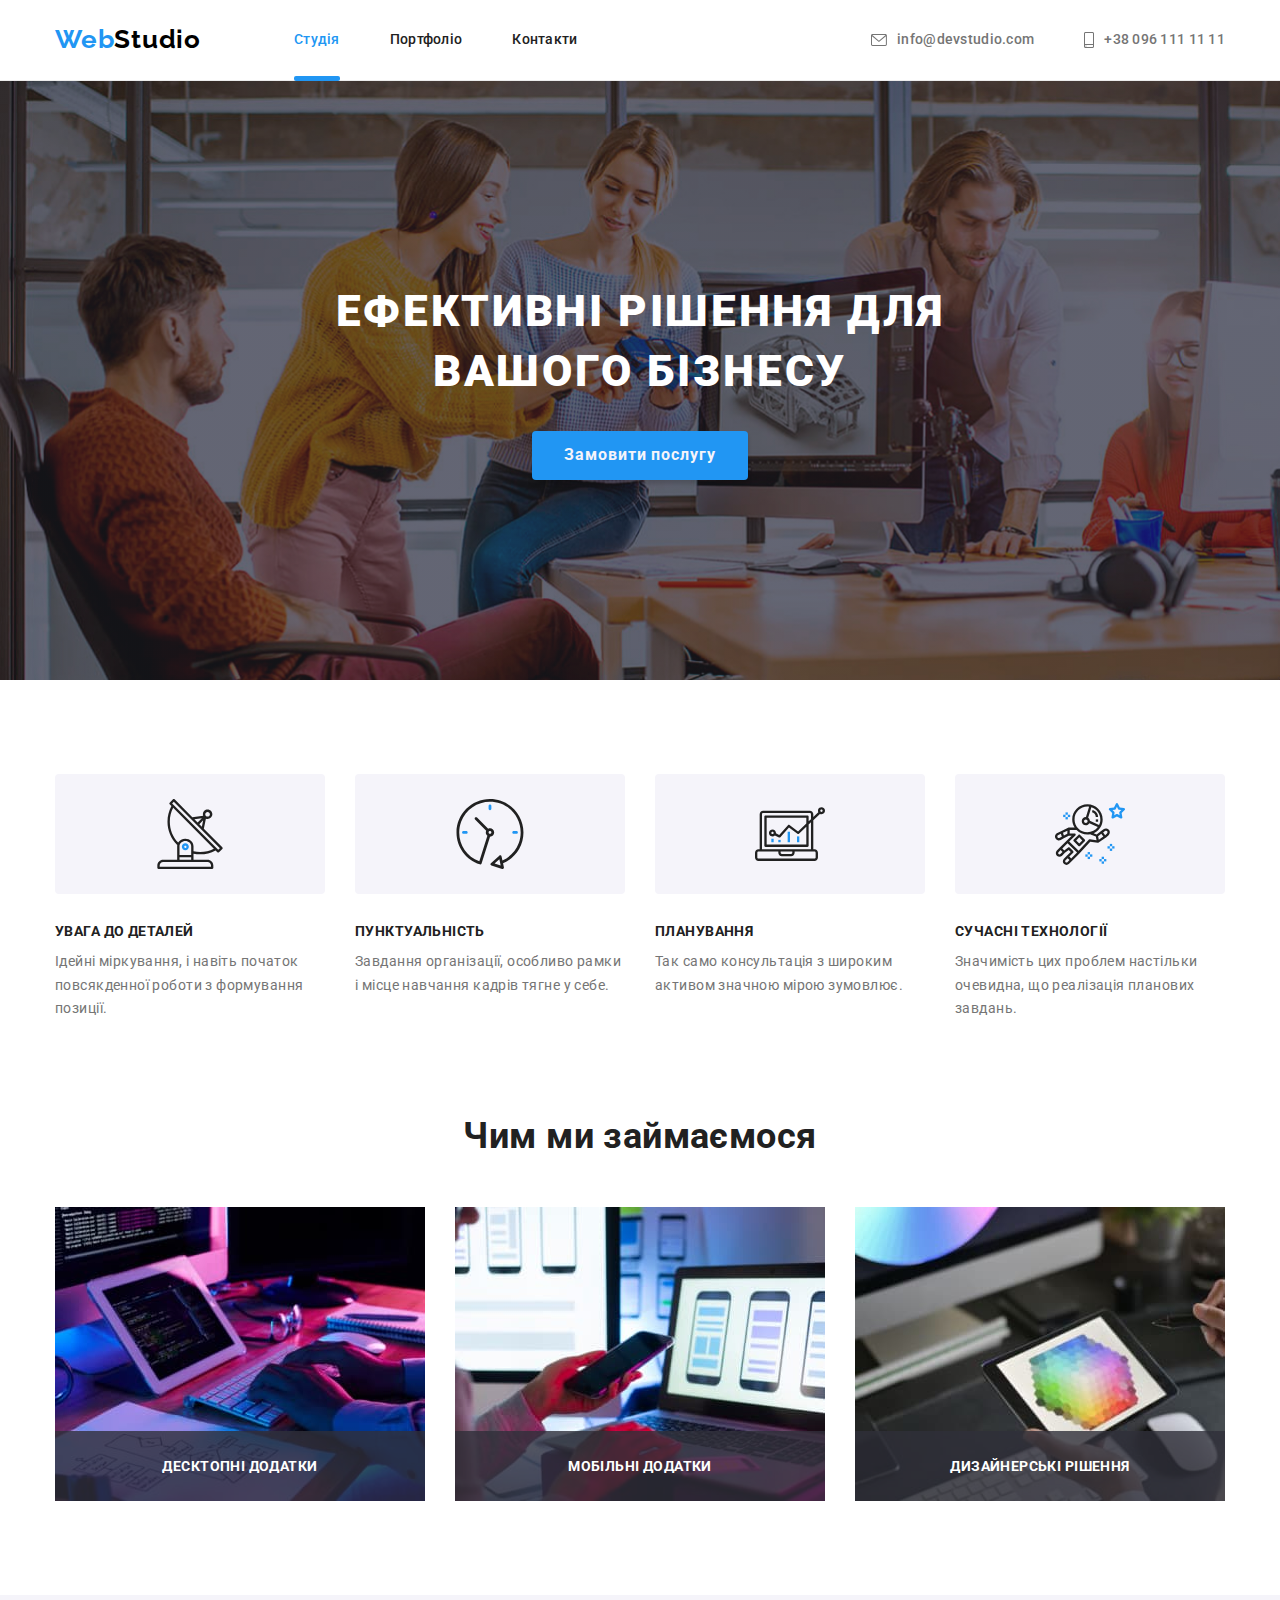
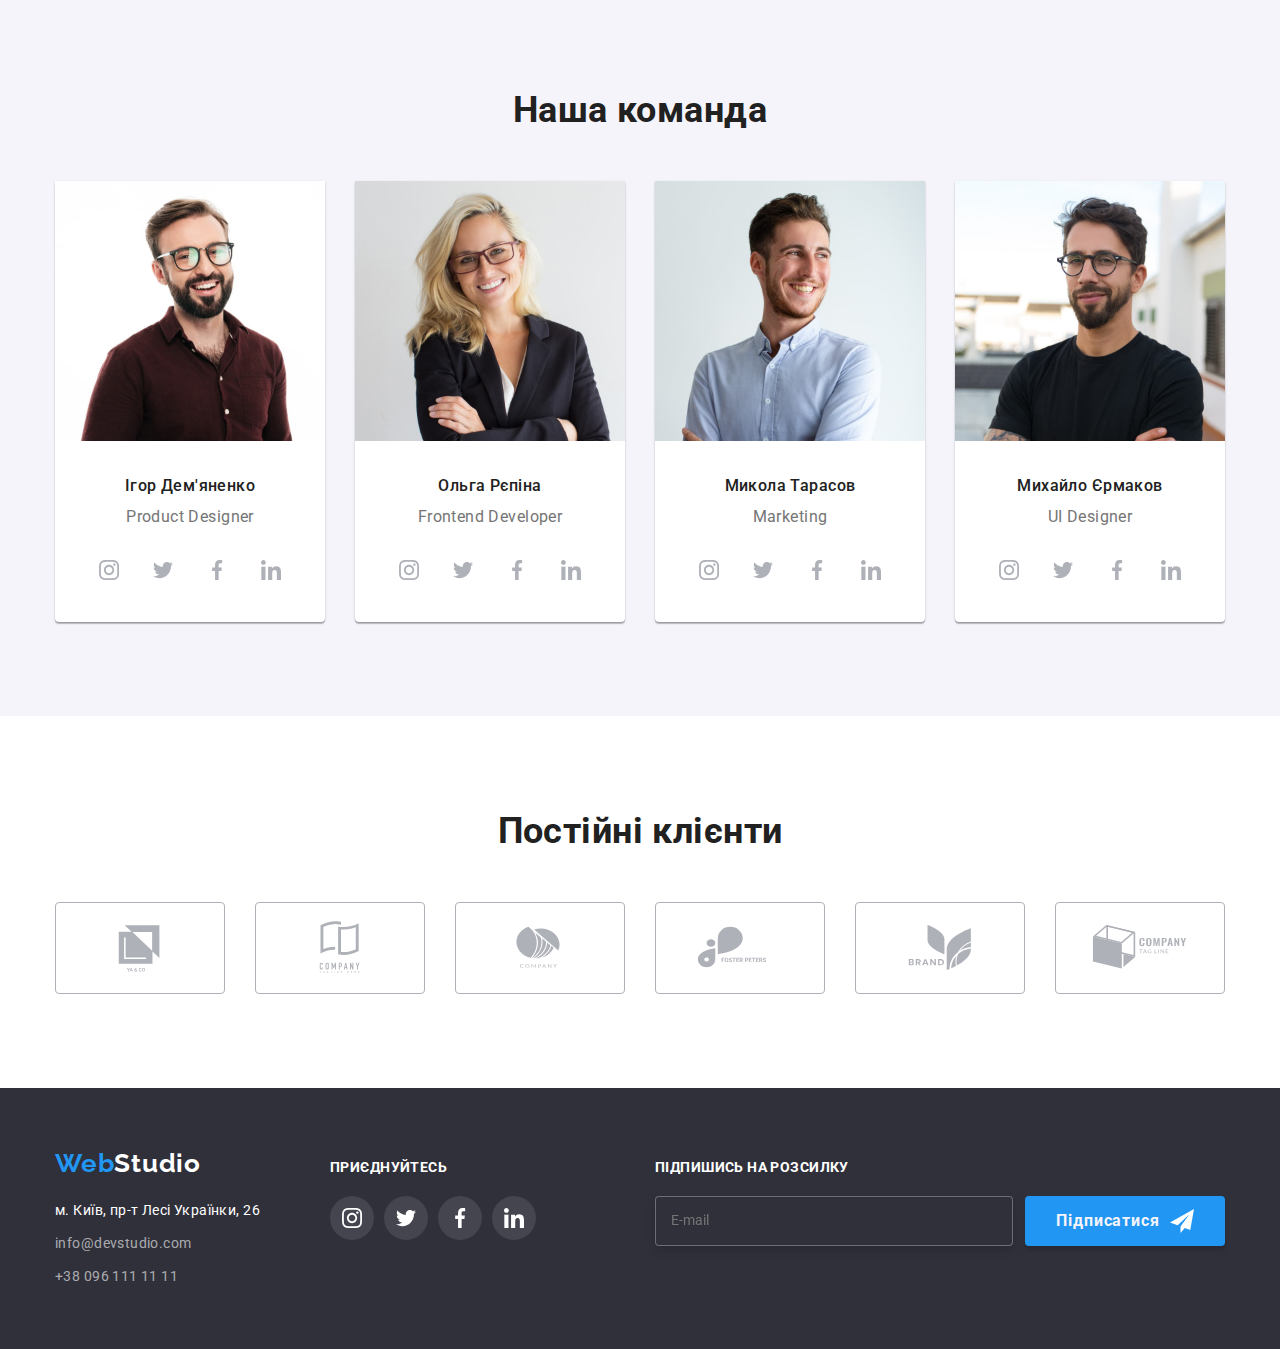
==== index.html @ e3ce152b "up" ====
<!DOCTYPE html>
<html lang="uk">
  <head>
    <meta charset="UTF-8" />
    <meta http-equiv="X-UA-Compatible" content="IE=edge" />
    <meta name="viewport" content="width=device-width, initial-scale=1.0" />
    <title>WebStudio</title>
    <link rel="preconnect" href="https://fonts.googleapis.com" />
    <link rel="preconnect" href="https://fonts.gstatic.com" crossorigin />
    <link
      href="https://fonts.googleapis.com/css2?family=Raleway:wght@700&family=Roboto:wght@400;500;700;900&display=swap"
      rel="stylesheet"
    />
    <link
      rel="stylesheet"
      href="https://cdnjs.cloudflare.com/ajax/libs/modern-normalize/1.1.0/modern-normalize.min.css"
    />
    <link rel="stylesheet" href="./css/styles.css" />
  </head>
  <body>
    <header class="main-header">
      <div class="conteiner page-header-container">
        <nav class="site-nav">
          <a href="./index.html" class="logo head"
            ><span class="logo blu">Web</span
            ><span class="logo black">Studio</span></a
          >
          <ul class="site-nav list">
            <li class="list">
              <a href="./index.html" class="menu-link link current">Студія</a>
            </li>
            <li class="list">
              <a href="./portfolio.html" class="menu-link link">Портфоліо</a>
            </li>
            <li class="list"><a href="" class="menu-link link">Контакти</a></li>
          </ul>
        </nav>
        <ul class="contacts-nav list">
          <li class="mail list">
            <a class="link" href="mailto:info@devstudio.com">
              <svg class="contact-icon-item" width="16" height="12">
              <use href="./images/icons.svg#icon-envelope"></use></svg>info@devstudio.com</a>
          </li>
          <li class="tel list">
            <a class="link" href="tel:+380961111111">
              <svg class="contact-icon-item" width="10" height="16">
                <use href="./images/icons.svg#icon-smartphone"></use></svg>+38 096 111 11 11</a>
          </li>
        </ul>
      </div>
    </header>
    <main>
      <section class="hero">
        <h1 class="text">Ефективні рішення для вашого бізнесу</h1>
        <button class="model-open-but" type="button" data-modal-open>
          Замовити послугу
        </button>
      </section>
      <section class="section" id="stud">
        <div class="conteiner">
          <ul class="list employees">
            <li class="employees-card">
              <div class="antena-icon">
                <svg width="70" height="70">
                  <use
                    aria-label="антена"
                    href="./images/icons.svg#icon-antenna-1"
                  ></use>
                </svg>
              </div>
              <h3 class="work-list">УВАГА ДО ДЕТАЛЕЙ</h3>
              <p class="paragraf">
                Ідейні міркування, і навіть початок повсякденної роботи з
                формування позиції.
              </p>
            </li>
            <li class="employees-card">
              <div class="antena-icon">
                <svg width="70" height="70">
                  <use
                    aria-label="годинник"
                    href="./images/icons.svg#icon-clock"
                  ></use>
                </svg>
              </div>
              <h3 class="work-list">ПУНКТУАЛЬНІСТЬ</h3>
              <p class="paragraf">
                Завдання організації, особливо рамки і місце навчання кадрів
                тягне у себе.
              </p>
            </li>
            <li class="employees-card">
              <div class="antena-icon">
                <svg width="70" height="70">
                  <use
                    aria-label="діаграмма"
                    href="./images/icons.svg#icon-diagram"
                  ></use>
                </svg>
              </div>
              <h3 class="work-list">ПЛАНУВАННЯ</h3>
              <p class="paragraf">
                Так само консультація з широким активом значною мірою зумовлює.
              </p>
            </li>
            <li class="employees-card">
              <div class="antena-icon">
                <svg width="70" height="70">
                  <use
                    aria-label="астронафт"
                    href="./images/icons.svg#icon-astronaut"
                  ></use>
                </svg>
              </div>
              <h3 class="work-list">СУЧАСНІ ТЕХНОЛОГІЇ</h3>
              <p class="paragraf">
                Значимість цих проблем настільки очевидна, що реалізація
                планових завдань.
              </p>
            </li>
          </ul>
        </div>
      </section>
      <section class="work-conteiner section">
        <div class="conteiner">
          <h2 class="work">Чим ми займаємося</h2>
          <ul class="list work-box">
            <li class="work-img">
              <img
                src="images/box1.jpg"
                alt="photo1"
                width="370"
                height="294"
              />
              <p class="thumb">Десктопні додатки</p>
            </li>
            <li class="work-img">
              <img
                src="images/box2.jpg"
                alt="photo2"
                width="370"
                height="294"
              />
              <p class="thumb">мобільні додатки</p>
            </li>
            <li class="work-img">
              <img
                src="images/box3.jpg"
                alt="photo3"
                width="370"
                height="294"
              />
              <p class="thumb">Дизайнерські рішення</p>
            </li>
          </ul>
        </div>
      </section>
      <section class="team-section section">
        <h2 class="work">Наша команда</h2>
        <div class="conteiner">
          <ul class="list work-team">
            <li class="people-box">
              <div>
                <img
                  src="images/img1.jpg"
                  alt="Ігор Дем'яненко"
                  width="270"
                  height="260"
                />
                <h3 class="people">Ігор Дем'яненко</h3>
                <p class="profession">Product Designer</p>
                <ul class="social-list list">
                  <li>
                    <a href="" class="social-list-link">
                      <svg class="social-list-icon">
                        <use
                          aria-label="інстаграм"
                          href="./images/icons.svg#icon-instagram"
                        ></use>
                      </svg>
                    </a>
                  </li>
                  <li>
                    <a href="" class="social-list-link">
                      <svg aria-label="твітер" class="social-list-icon">
                        <use href="./images/icons.svg#icon-twitter"></use>
                      </svg>
                    </a>
                  </li>
                  <li>
                    <a href="" class="social-list-link">
                      <svg aria-label="фейсбук" class="social-list-icon">
                        <use href="./images/icons.svg#icon-facebook"></use>
                      </svg>
                    </a>
                  </li>
                  <li>
                    <a href="" class="social-list-link">
                      <svg aria-label="лінклід" class="social-list-icon">
                        <use href="./images/icons.svg#icon-linkedin"></use>
                      </svg>
                    </a>
                  </li>
                </ul>
              </div>
            </li>
            <li class="people-box">
              <img
                src="images/img2.jpg"
                alt="Ольга Рєпіна"
                width="270"
                height="260"
              />
              <div>
                <h3 class="people">Ольга Рєпіна</h3>
                <p class="profession">Frontend Developer</p>
                <ul class="social-list list">
                  <li>
                    <a href="" class="social-list-link">
                      <svg class="social-list-icon">
                        <use
                          aria-label="інстаграм"
                          href="./images/icons.svg#icon-instagram"
                        ></use>
                      </svg>
                    </a>
                  </li>
                  <li>
                    <a href="" class="social-list-link">
                      <svg aria-label="твітер" class="social-list-icon">
                        <use href="./images/icons.svg#icon-twitter"></use>
                      </svg>
                    </a>
                  </li>
                  <li>
                    <a href="" class="social-list-link">
                      <svg aria-label="фейсбук" class="social-list-icon">
                        <use href="./images/icons.svg#icon-facebook"></use>
                      </svg>
                    </a>
                  </li>
                  <li>
                    <a href="" class="social-list-link">
                      <svg aria-label="лінклід" class="social-list-icon">
                        <use href="./images/icons.svg#icon-linkedin"></use>
                      </svg>
                    </a>
                  </li>
                </ul>
              </div>
            </li>
            <li class="people-box">
              <img
                src="images/img3.jpg"
                alt="Микола Тарасов"
                width="270"
                height="260"
              />
              <div>
                <h3 class="people">Микола Тарасов</h3>
                <p class="profession">Marketing</p>
                <ul class="social-list list">
                  <li>
                    <a href="" class="social-list-link">
                      <svg class="social-list-icon">
                        <use
                          aria-label="інстаграм"
                          href="./images/icons.svg#icon-instagram"
                        ></use>
                      </svg>
                    </a>
                  </li>
                  <li>
                    <a href="" class="social-list-link">
                      <svg aria-label="твітер" class="social-list-icon">
                        <use href="./images/icons.svg#icon-twitter"></use>
                      </svg>
                    </a>
                  </li>
                  <li>
                    <a href="" class="social-list-link">
                      <svg aria-label="фейсбук" class="social-list-icon">
                        <use href="./images/icons.svg#icon-facebook"></use>
                      </svg>
                    </a>
                  </li>
                  <li>
                    <a href="" class="social-list-link">
                      <svg aria-label="лінклід" class="social-list-icon">
                        <use href="./images/icons.svg#icon-linkedin"></use>
                      </svg>
                    </a>
                  </li>
                </ul>
              </div>
            </li>
            <li class="people-box">
              <img
                src="images/img4.jpg"
                alt="Михайло Єрмаков"
                width="270"
                height="260"
              />
              <div>
                <h3 class="people">Михайло Єрмаков</h3>
                <p class="profession">UI Designer</p>
                <ul class="social-list list">
                  <li>
                    <a href="" class="social-list-link">
                      <svg class="social-list-icon">
                        <use
                          aria-label="інстаграм"
                          href="./images/icons.svg#icon-instagram"
                        ></use>
                      </svg>
                    </a>
                  </li>
                  <li>
                    <a href="" class="social-list-link">
                      <svg aria-label="твітер" class="social-list-icon">
                        <use href="./images/icons.svg#icon-twitter"></use>
                      </svg>
                    </a>
                  </li>
                  <li>
                    <a href="" class="social-list-link">
                      <svg aria-label="фейсбук" class="social-list-icon">
                        <use href="./images/icons.svg#icon-facebook"></use>
                      </svg>
                    </a>
                  </li>
                  <li>
                    <a href="" class="social-list-link">
                      <svg aria-label="лінклід" class="social-list-icon">
                        <use href="./images/icons.svg#icon-linkedin"></use>
                      </svg>
                    </a>
                  </li>
                </ul>
              </div>
            </li>
          </ul>
        </div>
      </section>
      <section class="section">
        <div class="conteiner">
          <h2 class="work">Постійні клієнти</h2>
          <ul class="company-item list">
            <li class="company-list">
              <a class="company-icon link" href="#">
                <svg width="106" height="60">
                  <use href="./images/icons.svg#icon-yako"></use>
                </svg>
              </a>
            </li>
            <li class="company-list">
              <a class="company-icon link" href="#">
                <svg width="106" height="60">
                  <use href="./images/icons.svg#company-here"></use>
                </svg>
              </a>
            </li>
            <li class="company-list">
              <a class="company-icon link" href="#">
                <svg width="106" height="60">
                  <use href="./images/icons.svg#company-object"></use>
                </svg>
              </a>
            </li>
            <li class="company-list">
              <a class="company-icon link" href="#">
                <svg width="106" height="60">
                  <use href="./images/icons.svg#company-foster"></use>
                </svg>
              </a>
            </li>
            <li class="company-list">
              <a class="company-icon link" href="#">
                <svg width="106" height="60">
                  <use href="./images/icons.svg#company-brand"></use>
                </svg>
              </a>
            </li>
            <li class="company-list">
              <a class="company-icon link" href="#">
                <svg width="106" height="60">
                  <use href="./images/icons.svg#company-tag"></use>
                </svg>
              </a>
            </li>
          </ul>
        </div>
      </section>
    </main>
    <footer class="footer" id="adres">
      <div class="conteiner box-web">
        <div class="footer-box">
          <a class="logo link" href="./index.html">
            <span class="blu">Web</span><span class="white">Studio</span></a
          >
          <address class="menu-adress">
            <ul class="list menu-adress">
              <li class="adres-li">
                <a
                  class="maps link cursor footer-text"
                  href="https://goo.gl/maps/XMLc6LqxGpTmerbL7"
                  >м. Київ, пр-т Лесі Українки, 26</a
                >
              </li>
              <li class="adres-li">
                <a class="address link cursor" href="mailto:info@devstudio.com"
                  >info@devstudio.com</a
                >
              </li>
              <li>
                <a class="address link cursor" href="tel:+380961111111"
                  >+38 096 111 11 11</a
                >
              </li>
            </ul>
          </address>
        </div>
        <div class="">
          <p class="text-adres">приєднуйтесь</p>
          <ul class="social-list-adres list">
            <li>
              <a href="" class="icon-adres-link">
                <svg aria-label="інстаграм" class="social-adres-icon">
                  <use
                    aria-label="інстаграм"
                    href="./images/icons.svg#icon-instagram"
                  ></use>
                </svg>
              </a>
            </li>
            <li>
              <a href="" class="icon-adres-link">
                <svg aria-label="твітер" class="social-adres-icon">
                  <use href="./images/icons.svg#icon-twitter"></use>
                </svg>
              </a>
            </li>
            <li>
              <a href="" class="icon-adres-link">
                <svg aria-label="фейсбук" class="social-adres-icon">
                  <use href="./images/icons.svg#icon-facebook"></use>
                </svg>
              </a>
            </li>
            <li>
              <a href="" class="icon-adres-link">
                <svg aria-label="лінклід" class="social-adres-icon">
                  <use href="./images/icons.svg#icon-linkedin"></use>
                </svg>
              </a>
            </li>
          </ul>
        </div>
        <div class="form-subscription">
          <p class="text-adres">підпишись на розсилку</p>
          <form class="form-subscription-item list">
            <input
              type="email"
              name="email"
              id="email"
              class="mail-list"
              placeholder="E-mail"
              required
            />
            <button class="flay" type="button">
              Підписатися<svg class="flay-svg" width="24" height="24">
                <use href="./images/icons.svg#icon-send"></use>
              </svg>
            </button>
          </form>
        </div>
      </div>
    </footer>
    <div class="backdrop is-hidden" data-modal>
      <div class="modal">
        <button type="button" class="modal-close-btn" data-modal-close>
          <svg class="modal-close-icon" width="18" height="18">
            <use href="./images/icons.svg#icon-close"></use>
          </svg>
        </button>
        <form class="form">
          <p class="zagolovor">Залиште свої дані, ми вам передзвонимо</p>
          <label class="modal-form-field">
            Ім'я
            <span class="modal-form-input-wrapper">
              <input
                type="text"
                class="input-date"
                name="name"
                pattern="[a-zA-Zа-яА-яІіЇї]+"
                minlength="3"
                required
              />
              <svg class="icon" width="18" height="18">
                <use href="./images/icons.svg#icon-person"></use>
              </svg>
            </span>
          </label>
          <label class="modal-form-field">
            Телефон
            <span class="modal-form-input-wrapper">
              <input class="input-date" type="tel" name="tel" />
              <svg class="icon" width="18" height="18">
                <use href="./images/icons.svg#icon-phone"></use>
              </svg>
            </span>
          </label>
          <label class="modal-form-field">
            Пошта
            <span class="modal-form-input-wrapper">
              <input class="input-date" type="email" name="email" />
              <svg class="icon" width="18" height="18">
                <use href="./images/icons.svg#icon-email-black"></use>
              </svg>
            </span>
          </label>
          <label class="modal-form-field">
            Коментар
            <textarea
              name="comment"
              class="date-com"
              placeholder="Введіть текст"
            ></textarea>
          </label>
          <label class="checkbox-label">
            <input class="checkbox" type="checkbox" name="procol" />
            <svg class="modal-form-own-checkbox">
              <use
                class="modal-form-own-checkbox-icon"
                href="./images/icons.svg#icon-check"
              ></use>
            </svg>
            Погоджуюся з розсилкою та приймаю
            <a href="#" class="dogovir">Умови договору</a>
          </label>

          <button type="submit" class="send">Відправити</button>
        </form>
      </div>
    </div>
    <script src="./js/modal.js"></script>
  </body>
</html>
---- css/styles.css ----
:root {
  --logo-font: "Raleway", sans-serif;
  --primary-text-color: #757575;
  --title-text-color: #212121;
  --secondaty-bg-color: #f5f4fa;
  --primery-accent-color: #2196f3;
  --primary-dark-color: #2f303a;
  --primary-bg-color: #ffffff;
  --primary-fon-color: #f5f5f5;
  --timing-function: cubic-bezier(0.4, 0, 0.2, 1);
}

body {
  color: var(--primary-text-color);
  font-size: 14px;
  font-family: "Roboto", sans-serif;
  letter-spacing: 0.03em;
  background-color: var(--primary-bg-color);
}
.section {
  padding-top: 94px;
  padding-bottom: 94px;
}
.conteiner {
  width: 1200px;
  padding-left: 15px;
  padding-right: 15px;
  margin: 0 auto;
}
img {
  display: block;
  max-width: 100%;
  height: auto;
}
button {
  border: none;
}
h1,
h2,
h3,
h4,
p {
  margin-top: 0;
  margin-bottom: 0;
}
ul,
ol {
  margin-top: 0;
  margin-bottom: 0;
  padding-left: 0;
}
.link {
  text-decoration: none;
}
.link {
  color: var(--primary-text-color);
  text-decoration: none;
  cursor: pointer;
}

.list {
  list-style: none;
}
/* ======== HEADER ============*/

.main-header {
  background-color: var(--primary-bg-color);
  border-bottom: 1px solid #ececec;
}
.page-header-container {
  display: flex;
  align-items: center;
  justify-content: space-between;
}

.site-nav {
  display: flex;
  align-items: center;
}

.site-nav.list {
  display: flex;
  column-gap: 50px;
  margin-right: auto;
}

.site-nav .link {
  display: block;
  padding-top: 32px;
  padding-bottom: 32px;
  font-family: var(--primary-font);
  font-weight: 500;
  font-size: 14px;
  line-height: 1.14;
  letter-spacing: 0.02em;
  color: var(--title-text-color);
  transition: color 250ms var(--timing-function);
}
.site-nav .link:focus,
.site-nav .link:hover,
.site-nav .link:active {
  color: var(--primery-accent-color);
}
.site-nav .link.current {
  color: var(--primery-accent-color);
}

.contacts-nav.list {
  display: flex;
  color: var(--primary-text-color);
  font-weight: 500;
  font-size: 14px;
  line-height: 1.14;
  letter-spacing: 0.02em;
}

.contacts-nav .link:focus,
.contacts-nav .link:hover {
  color: var(--primery-accent-color);
}
.contacts-nav .link {
  display: flex;
  align-items: center;
  justify-content: center;
  padding-top: 32px;
  padding-bottom: 32px;
  color: var(--primary-text-color);
  transition: color 250ms var(--timing-function);
}
.border {
  border-bottom: 1px solid #ececec;
}
.mail .list {
  margin-right: 50px;
}
.mail.list-footer {
  list-style: none;
  margin-bottom: 9px;
}
.mail.list {
  margin-right: 50px;
}

.menu-link {
  position: relative;
  display: block;
  color: currentColor;
}
.menu-link::after {
  content: "";
  position: absolute;
  left: 0;
  bottom: 0;
  border-radius: 2px;
  display: block;
  width: 100%;
  height: 5px;
  opacity: 0;
  background-color: var(--primery-accent-color);
}
.current:after {
  opacity: 1;
  bottom: -1px;
}
.logo {
  text-decoration: none;
  font-family: var(--logo-font);
  font-weight: 700;
  font-size: 26px;
  line-height: 1.19;
  letter-spacing: 0.03em;
}
.logo.head {
  margin-right: 93px;
  padding-top: 24px;
  padding-bottom: 25px;
}
.logo .blue {
  color: var(--primery-accent-color);
}
.logo .black {
  color: #000000;
}
.logo .white {
  color: var(--primary-bg-color);
}

.box-header {
  color: #2196f3;
}

.blu {
  color: var(--primery-accent-color);
}
.white {
  color: var(--primary-bg-color);
}
.visually-hidden {
  position: absolute;
  white-space: nowrap;
  width: 1px;
  height: 1px;
  overflow: hidden;
  border: 0;
  padding: 0;
  clip: rect(0 0 0 0);
  clip-path: inset(50%);
  margin: -1px;
}
/*==============MODAL========*/
.backdrop {
  position: fixed;
  top: 0;
  left: 0;
  width: 100%;
  height: 100%;
  z-index: 10;
  opacity: 1;
  visibility: visible;
  pointer-events: auto;
  background: rgba(0, 0, 0, 0.2);
  transition: opacity 500ms ease, visibility 250ms ease;
}
.backdrop.is-hidden {
  visibility: hidden;
  opacity: 0;
  pointer-events: none;
}
.modal {
  position: absolute;
  top: 50%;
  left: 50%;
  transform: translate(-50%, -50%);
  height: 581px;
  width: 528px;
  padding: 40px;
  background-color: var(--primary-bg-color);
  border-radius: 4px;
  box-shadow: 0px 1px 3px rgba(0, 0, 0, 0.12), 0px 1px 1px rgba(0, 0, 0, 0.14),
    0px 2px 1px rgba(0, 0, 0, 0.2);
}
.modal-close-btn {
  position: absolute;
  top: 8px;
  right: 8px;
  display: flex;
  align-items: center;
  justify-content: center;
  width: 30px;
  height: 30px;
  border-radius: 50%;
  background-color: transparent;
  border: 1px solid rgba(0, 0, 0, 0.1);
  padding: 0;
  cursor: pointer;
  transition-duration: 250ms var(--timing-function),
    fill 250ms var(--timing-function);
}
.modal-close-btn:focus,
.modal-close-btn:hover {
  fill: var(--primery-accent-color);
}

.model-open-but {
  display: inline-block;
  text-align: center;
  padding: 10px 32px;
  font-family: inherit;
  font-weight: 700;
  font-size: 16px;
  line-height: 1.8;
  letter-spacing: 0.06em;
  border-radius: 4px;
  border: 0px solid transparent;
  box-shadow: 0px 4px 4px rgb(0 0 0 / 15%);
  cursor: pointer;
  background-color: var(--primery-accent-color);
  color: var(--secondaty-bg-color);
  transition-duration: 250ms var(--timing-function);
}
.modal-form-field {
  margin-bottom: 10px;
  font-weight: 400;
  font-size: 12px;
  line-height: 1.17;
  letter-spacing: 0.01em;
}

.icon {
  position: absolute;
  top: 50%;
  left: 12px;
  display: block;
  transform: translateY(-50%);
  transition: border-color var(--timing-function);
}

.flay {
  display: inline-flex;
  align-items: center;
  justify-content: center;
  text-align: left;
  width: 200px;
  height: 50px;
  padding: 10px 28px;
  font-family: inherit;
  font-weight: 700;
  font-size: 16px;
  line-height: 1.8;
  letter-spacing: 0.06em;
  border-radius: 4px;
  border: 0px solid transparent;
  box-shadow: 0px 4px 4px rgb(0 0 0 / 15%);
  cursor: pointer;
  background-color: var(--primery-accent-color);
  color: var(--secondaty-bg-color);
  transition: background-color var(--timing-function);
}

.flay-svg {
  margin-left: 10px;
}

.model-open-button {
  display: inline-block;
  text-align: center;
  padding: 10px 32px;
  font-family: inherit;
  font-weight: 500;
  font-size: 16px;
  line-height: 1.8;
  letter-spacing: 0.03em;
  border-radius: 4px;
  border: 0px solid transparent;
  cursor: pointer;
  color: var(--title-text-color);
  background-color: var(--secondaty-bg-color);
  transition: color 250ms var(--timing-function),
    background-color 250ms var(--timing-function),
    box-shadow 250ms var(--timing-function);
}
.model-open-button:hover,
.model-open-button:focus {
  color: var(--primary-bg-color);
  background: var(--primery-accent-color);
  box-shadow: 0px 4px 4px rgb(0 0 0 / 15%);
}
.form {
  display: flex;
  flex-direction: column;
}

.date-com {
  display: block;
  width: 100%;
  height: 120px;
  margin-top: 4px;
  padding: 12px 16px;
  resize: none;
  border: 1px solid rgba(33, 33, 33, 0.2);
  border-radius: 4px;
  transition: border-color var(--timing-function);
}
.label-span-model {
  display: block;
  font-weight: 400;
  line-height: 1.16px;
  letter-spacing: 0.01em;
  color: #757575;
  margin-bottom: 10px;
}
.input-date {
  width: 100%;
  height: 40px;
  border: 1px solid rgba(33, 33, 33, 0.2);
  border-radius: 4px;
  padding-left: 42px;
  transition: border-color var(--timing-function);
}

.input-date:focus + .icon {
  fill: var(--primery-accent-color);
}

.input-date:focus {
  outline: none;
  border-color: var(--primery-accent-color);
}

.date-com:focus {
  outline: none;
  border-color: var(--primery-accent-color);
}

.modal-form-input-wrapper {
  position: relative;
  display: block;
  margin-top: 4px;
}

.modal-form-own-checkbox-icon {
  display: none;
}

.dogovir {
  text-decoration: underline;
  color: var(--primery-accent-color);
  padding-left: 5px;
}
textarea {
  resize: none;
}

.checkbox:checked + .modal-form-own-checkbox {
  background-color: var(--primery-accent-color);
  border: var(--primery-accent-color);
}
.checkbox:checked + .modal-form-own-checkbox .modal-form-own-checkbox-icon {
  display: block;
}
.checkbox {
  position: absolute;
  appearance: none;
}

.checkbox-label {
  display: flex;
  justify-content: center;
}

.modal-form-own-checkbox {
  width: 16px;
  height: 15px;
  border: 1px solid #303030;
  border-radius: 2px;
  cursor: pointer;
  margin-right: 10px;
}

.zagolovor {
  margin-bottom: 12px;
  font-family: var(--logo-font);
  font-weight: 700;
  font-size: 20px;
  line-height: 1.15;
  text-align: center;
  color: var(--title-text-color);
}
.send {
  width: 200px;
  text-align: center;
  padding: 10px 32px;
  margin-top: 30px;
  align-self: center;
  font-family: inherit;
  font-weight: 700;
  font-size: 16px;
  line-height: 1.8;
  letter-spacing: 0.06em;
  border-radius: 4px;
  border: 0px solid transparent;
  box-shadow: 0px 4px 4px rgb(0 0 0 / 15%);
  cursor: pointer;
  background-color: var(--primery-accent-color);
  color: var(--secondaty-bg-color);
  transition: background-color var(--timing-function);
}
.mail-list {
  width: 358px;
  padding: 15px;
  font-weight: 400;
  line-height: 1.25;
  border-radius: 4px;
  background: #2f303a;
  color: rgba(255, 255, 255, 0.6);
  border: 1px solid rgba(255, 255, 255, 0.3);
  filter: drop-shadow(0px 4px 4px rgba(0, 0, 0, 0.15));
}
.umova-dogovoru {
  text-align: left;
}

.text {
  font-weight: 900;
  font-size: 44px;
  line-height: 60px;
  letter-spacing: 0.06em;
  text-transform: uppercase;
  color: var(--primary-bg-color);
  width: 696px;
  margin: 0 auto;
  margin-bottom: 30px;
}
.hero {
  background-color: var(--primary-dark-color);
  background-image: linear-gradient(
      rgba(47, 48, 58, 0.4),
      rgba(47, 48, 58, 0.4)
    ),
    url("../images/fon.jpg");
  background-size: cover;
  max-width: 1600px;
  text-align: center;
  margin-left: auto;
  margin-right: auto;
  text-align: center;
  padding: 200px 0;
}

.employees {
  display: flex;
}

.employees-card:nth-child(4n) {
  margin-right: 0;
}
.employees-card:nth-child(- n + 4) {
  margin-right: 0;
}
.employees-card {
  margin-right: 30px;
}
/*=================WORK=================*/
.work-conteiner {
  padding-top: 0;
  color: var(--primary-fon-color);
}
.work {
  font-weight: 700;
  font-size: 36px;
  line-height: 1.17;
  text-align: center;
  margin-bottom: 50px;
  color: var(--title-text-color);
}
.work-img {
  position: relative;
  margin-right: 30px;
}
.work-img > .thumb {
  position: absolute;
  display: flex;
  justify-content: center;
  align-items: center;
  bottom: 0;
  width: 370px;
  height: 70px;
  font-weight: 700;
  line-height: 1, 14;
  text-transform: uppercase;
  color: #ffffff;
  background: rgba(47, 48, 58, 0.8);
}
.work-img:nth-child(3n) {
  margin-right: 0;
}
.work-img:nth-child(- n + 3) {
  margin-right: 0;
}
.work-box {
  display: flex;
}
.work-list {
  margin-bottom: 10px;
  font-weight: 700;
  font-size: 14px;
  line-height: 1.14;
  text-transform: uppercase;
  color: var(--title-text-color);
}

.paragraf {
  line-height: 1.7;
  color: var(--primary-text-color);
}

/*===============ICON==============*/

.social-list {
  display: flex;
  align-items: center;
  justify-content: center;
  column-gap: 10px;
  margin-bottom: 30px;
}

.social-list-link {
  display: flex;
  align-items: center;
  justify-content: center;
  width: 44px;
  height: 44px;
  border-radius: 50%;
  background-color: #ffffff;
  transition: background-color 250ms var(--timing-function),
    fill 250ms var(--timing-function);
}
.social-list-link:hover,
.social-list-link:focus {
  background-color: var(--primery-accent-color);
}

.social-list-link:hover .social-list-icon,
.social-list-link:focus .social-list-icon {
  fill: var(--primary-bg-color);
}

.social-list-icon {
  width: 20px;
  height: 20px;
  fill: #afb1b8;
  align-items: center;
  justify-content: center;
  transition: fill 250ms var(--timing-function);
}
.antena-icon {
  display: flex;
  align-items: center;
  justify-content: center;
  width: 270px;
  height: 120px;
  border-radius: 4px;
  margin-bottom: 30px;
  background-color: var(--secondaty-bg-color);
}
.company-item {
  display: flex;
  align-items: center;
  justify-content: center;
  gap: 30px;
}
.company-list {
  display: flex;
  align-items: center;
  justify-content: center;
  width: 170px;
  height: 92px;
  border: 1px solid #afb1b8;
  border-radius: 4px;
  transition: border-color 250ms var(--timing-function);
}
.company-list:hover,
.company-list:focus {
  border-color: var(--primery-accent-color);
}
.company-icon {
  display: flex;
  align-items: center;
  justify-content: center;
  width: 100%;
  height: 100%;
  color: #afb1b8;
  fill: currentColor;
  transition: fill 250ms var(--timing-function);
}
.company-icon.link:hover,
.company-icon.link:focus {
  fill: var(--primery-accent-color);
}

.contact-icon-item {
  align-items: center;
  justify-content: center;
  margin-right: 10px;
  fill: currentColor;
}

/*===============TEAM===============*/
.team-section {
  background-color: var(--secondaty-bg-color);
}
.work-team {
  display: flex;
}
.people-box {
  background-color: var(--primary-bg-color);
  box-shadow: 0px 1px 3px rgba(0, 0, 0, 0.12), 0px 1px 1px rgba(0, 0, 0, 0.14),
    0px 2px 1px rgba(0, 0, 0, 0.2);
  border-radius: 0px 0px 4px 4px;
  margin-right: 30px;
}
.people-box:nth-child(4n) {
  margin-right: 0;
}
.people-box:nth-child(- n + 4) {
  margin-right: 0;
}
.people {
  margin-top: 30px;
  font-weight: 500;
  font-size: 16px;
  line-height: 1.9;
  text-align: center;
  color: var(--title-text-color);
}
.profession {
  font-size: 16px;
  line-height: 1.9;
  text-align: center;
  margin-bottom: 16px;
  color: var(--primary-text-color);
}
/*=========FOOTER===============*/
.footer {
  padding-top: 60px;
  padding-bottom: 60px;
  background: var(--primary-dark-color);
}
.cursor {
  cursor: default;
  font-style: normal;
}
.maps {
  font-weight: 400;
  line-height: 1.7;
  color: var(--primary-bg-color);
}
.address {
  line-height: 1.7;
  color: rgba(255, 255, 255, 0.6);
}
.social-list-adres {
  display: flex;
  align-items: center;
  justify-content: center;
  column-gap: 10px;
}
.form-subscription {
  margin-left: auto;
}
.form-subscription-item {
  position: relative;
  display: flex;
  align-items: center;
  justify-content: center;
  column-gap: 12px;
}
.list-blok {
  padding-left: 24px;
  padding-right: 24px;
  padding-bottom: 20px;
  padding-top: 20px;
  padding: 20px 24px;
  border: 1px solid #eeeeee;
  border-top: 0;
}
.list-pro {
  font-weight: 700;
  font-size: 18px;
  line-height: 2;
  letter-spacing: 0.06em;
  color: var(--title-text-color);
  margin-bottom: 4px;
}
.list-filtr {
  font-size: 16px;
  line-height: 1.9;
  color: var(--primary-text-color);
  margin: 0;
}
/*===========PORTFOLIO==============*/
.flex-menu {
  display: flex;
  justify-content: center;
  list-style: none;
  column-gap: 8px;
}
.flex-conteiner {
  display: flex;
  flex-wrap: wrap;
  margin-top: 50px;
}
.flex-element {
  margin-right: 30px;
  margin-bottom: 30px;
  width: 370px;
  transition: box-shadow 250ms var(--timing-function);
}
.flex-element:hover {
  box-shadow: 0px 1px 1px rgba(0, 0, 0, 0.12), 0px 4px 4px rgba(0, 0, 0, 0.06),
    1px 4px 6px rgba(0, 0, 0, 0.16);
}

.teal-list-img {
  position: relative;
  overflow: hidden;
}

.overlay {
  position: absolute;
  top: 0;
  left: 0;
  width: 100%;
  height: 100%;
  font-weight: 400;
  font-size: 18px;
  line-height: 28px;
  background-color: rgba(33, 150, 243, 0.9);
  color: var(--secondaty-bg-color);
  padding: 63px 24px;
  overflow: auto;
  transform: translateY(100%);
  transition: transform 250ms var(--timing-function);
}

.work-content:hover .overlay,
.work-content:focus .overlay {
  transform: translateY(0%);
}

.flex-element:nth-child(3n) {
  margin-right: 0;
}
.flex-element:nth-child(- n + 3) {
  margin-right: 0;
}

.adres-li {
  margin-bottom: 9px;
}
.menu-adress {
  display: block;
  margin-top: 20px;
}
.work-content.link {
  display: block;
  width: 294px;
  width: 370px;
  transition: box-shadow 250ms var(--timing-function);
}
.work-content.link:hover,
.work-content.link:focus {
  box-shadow: 0px 1px 1px rgba(0, 0, 0, 0.12), 0px 4px 4px rgba(0, 0, 0, 0.06),
    1px 4px 6px rgba(0, 0, 0, 0.16);
}
.text-adres {
  color: var(--primary-bg-color);
  line-height: 1.14;
  font-weight: 700;
  font-size: 14px;
  text-transform: uppercase;
  margin-bottom: 20px;
}
.social-list {
  display: flex;
  justify-content: center;
  column-gap: 10px;
}
.icon-adres-link {
  display: flex;
  align-items: center;
  justify-content: center;
  width: 44px;
  height: 44px;
  border-radius: 50%;
  background-color: rgba(255, 255, 255, 0.1);
  transition: background-color 250ms var(--timing-function);
}
.icon-adres-link:hover,
.icon-adres-link:focus {
  background-color: var(--primery-accent-color);
}

.social-adres-icon {
  width: 20px;
  height: 20px;
  fill: #ffffff;
}
.box-web {
  display: flex;
  align-items: baseline;
}
.footer-box {
  display: inline-block;
  margin-right: 70px;
}
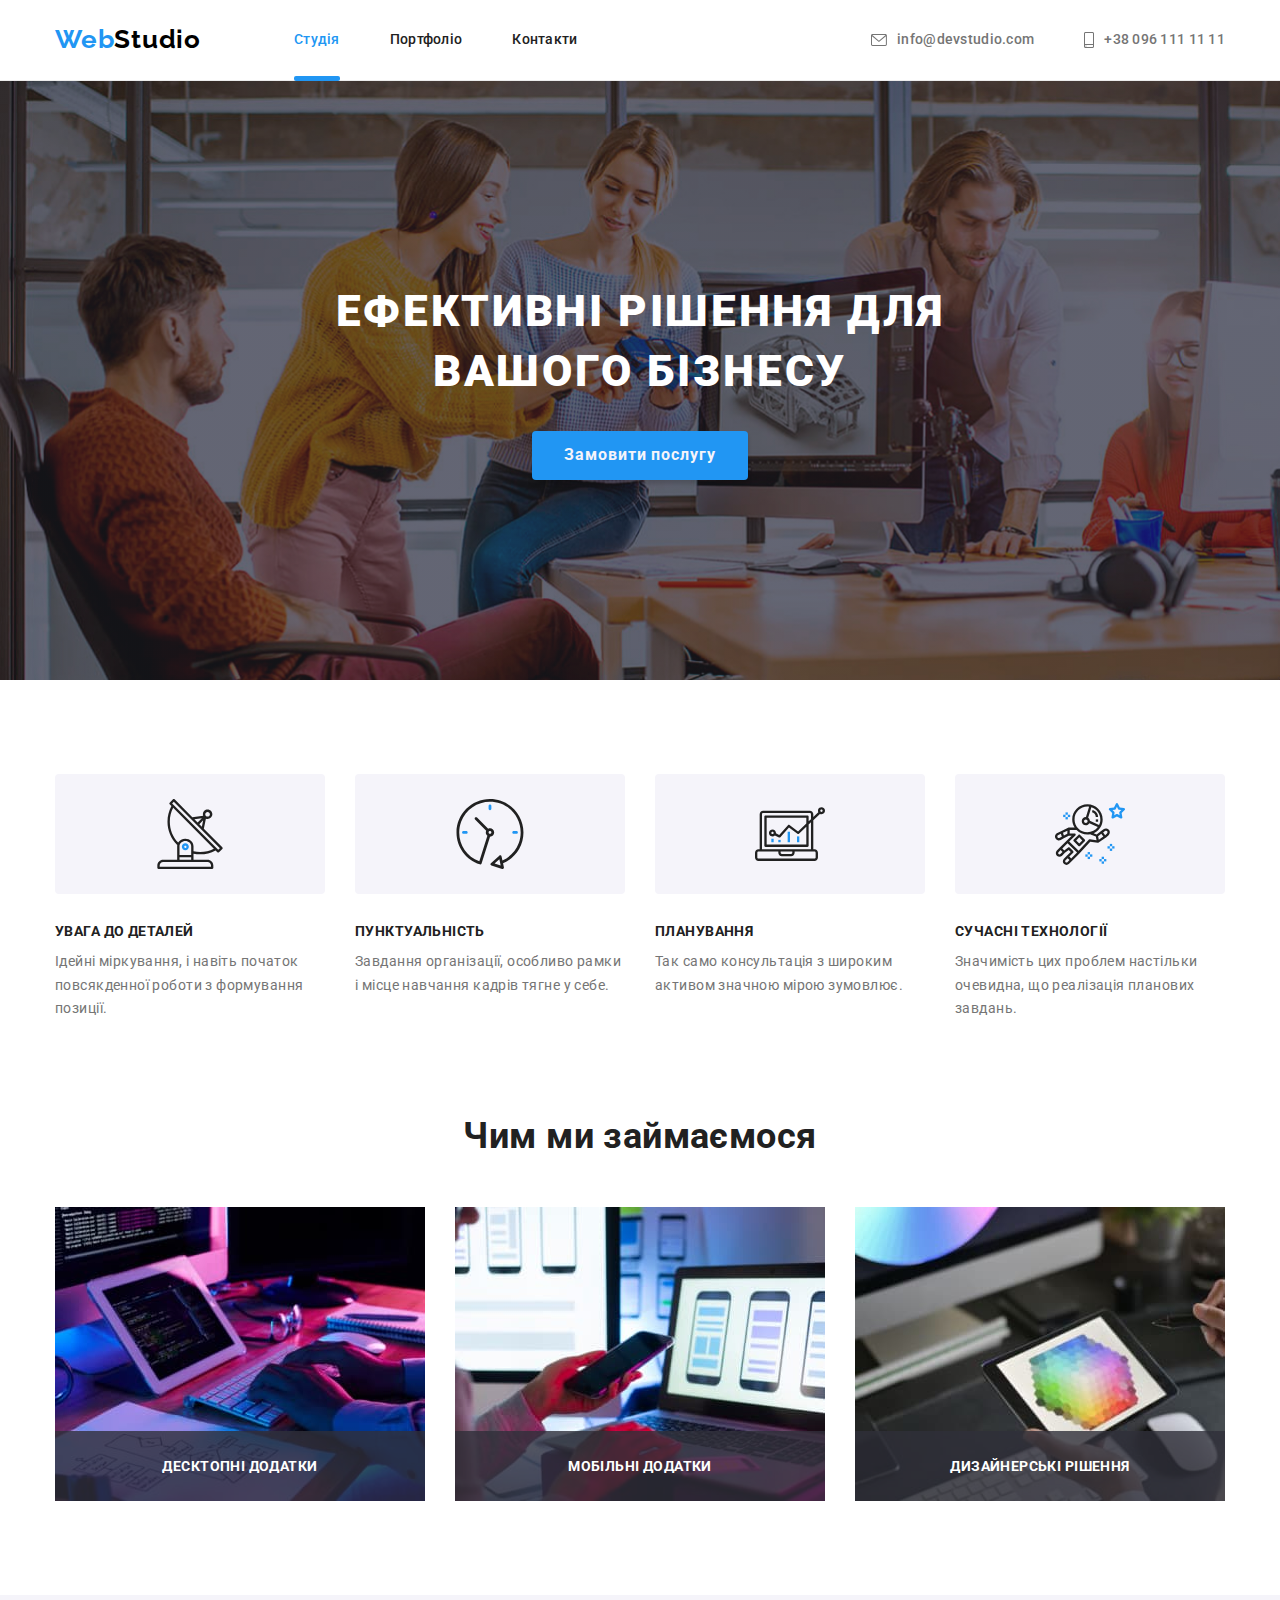
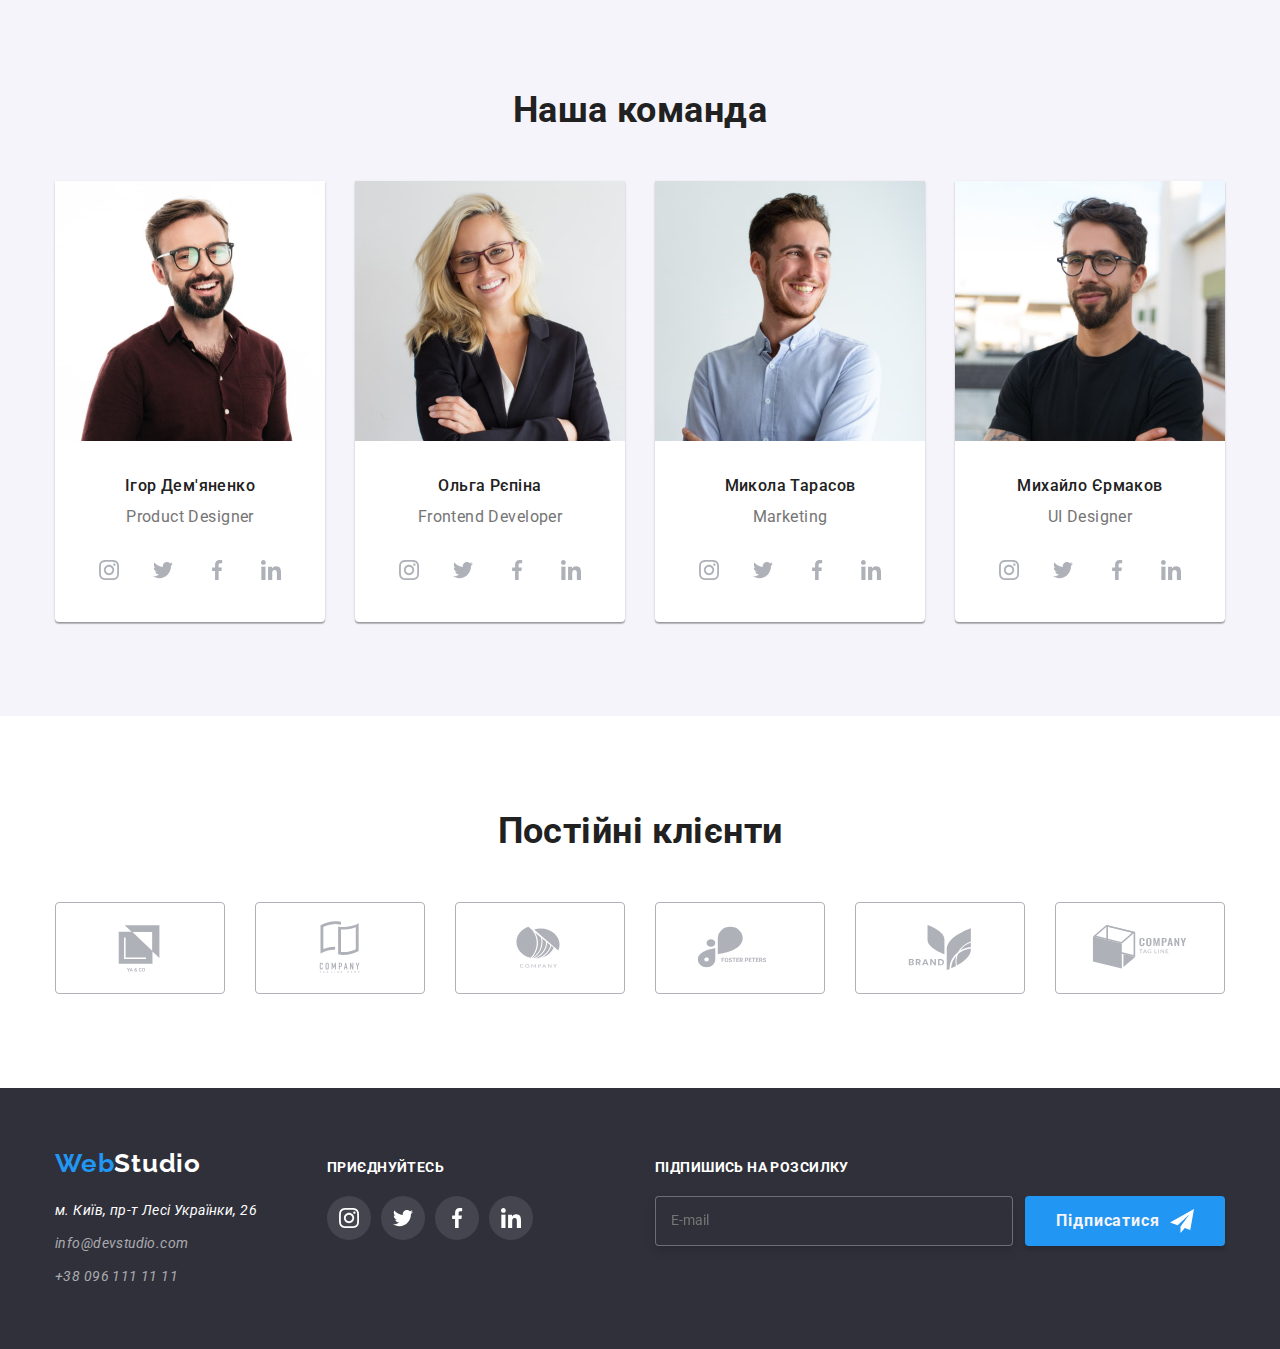
==== commit ce9e49db: "index BEM" ====
--- a/index.html
+++ b/index.html
@@ -15,7 +15,7 @@
       rel="stylesheet"
       href="https://cdnjs.cloudflare.com/ajax/libs/modern-normalize/1.1.0/modern-normalize.min.css"
     />
-    <link rel="stylesheet" href="./css/styles.css" />
+    <link rel="stylesheet" href="./css/mail.min.css"/>
   </head>
   <body>
     <header class="main-header">
@@ -25,25 +25,25 @@
             ><span class="logo blu">Web</span
             ><span class="logo black">Studio</span></a
           >
-          <ul class="site-nav list">
+          <ul class="site-nav__list">
             <li class="list">
-              <a href="./index.html" class="menu-link link current">Студія</a>
+              <a href="./index.html" class="site-nav__link link current">Студія</a>
             </li>
             <li class="list">
-              <a href="./portfolio.html" class="menu-link link">Портфоліо</a>
-            </li>
-            <li class="list"><a href="" class="menu-link link">Контакти</a></li>
+              <a href="./portfolio.html" class="site-nav__link link">Портфоліо</a>
+            </li>
+            <li class="list"><a href="" class="site-nav__link link">Контакти</a></li>
           </ul>
         </nav>
         <ul class="contacts-nav list">
-          <li class="mail list">
+          <li class="site-nav__mail ">
             <a class="link" href="mailto:info@devstudio.com">
-              <svg class="contact-icon-item" width="16" height="12">
+              <svg class="site-nav__icon" width="16" height="12">
               <use href="./images/icons.svg#icon-envelope"></use></svg>info@devstudio.com</a>
           </li>
           <li class="tel list">
             <a class="link" href="tel:+380961111111">
-              <svg class="contact-icon-item" width="10" height="16">
+              <svg class="site-nav__icon" width="10" height="16">
                 <use href="./images/icons.svg#icon-smartphone"></use></svg>+38 096 111 11 11</a>
           </li>
         </ul>
@@ -51,16 +51,16 @@
     </header>
     <main>
       <section class="hero">
-        <h1 class="text">Ефективні рішення для вашого бізнесу</h1>
-        <button class="model-open-but" type="button" data-modal-open>
+        <h1 class="hero-section__text">Ефективні рішення для вашого бізнесу</h1>
+        <button class="hero-model-open-but" type="button" data-modal-open>
           Замовити послугу
         </button>
       </section>
       <section class="section" id="stud">
         <div class="conteiner">
           <ul class="list employees">
-            <li class="employees-card">
-              <div class="antena-icon">
+            <li class="employees__card">
+              <div class="employees-thumb__icon">
                 <svg width="70" height="70">
                   <use
                     aria-label="антена"
@@ -68,14 +68,14 @@
                   ></use>
                 </svg>
               </div>
-              <h3 class="work-list">УВАГА ДО ДЕТАЛЕЙ</h3>
-              <p class="paragraf">
+              <h3 class="employees-work__list">УВАГА ДО ДЕТАЛЕЙ</h3>
+              <p class="employees__text">
                 Ідейні міркування, і навіть початок повсякденної роботи з
                 формування позиції.
               </p>
             </li>
-            <li class="employees-card">
-              <div class="antena-icon">
+            <li class="employees__card">
+              <div class="employees-thumb__icon">
                 <svg width="70" height="70">
                   <use
                     aria-label="годинник"
@@ -83,14 +83,14 @@
                   ></use>
                 </svg>
               </div>
-              <h3 class="work-list">ПУНКТУАЛЬНІСТЬ</h3>
-              <p class="paragraf">
+              <h3 class="employees-work__list">ПУНКТУАЛЬНІСТЬ</h3>
+              <p class="employees__text">
                 Завдання організації, особливо рамки і місце навчання кадрів
                 тягне у себе.
               </p>
             </li>
-            <li class="employees-card">
-              <div class="antena-icon">
+            <li class="employees__card">
+              <div class="employees-thumb__icon">
                 <svg width="70" height="70">
                   <use
                     aria-label="діаграмма"
@@ -98,13 +98,13 @@
                   ></use>
                 </svg>
               </div>
-              <h3 class="work-list">ПЛАНУВАННЯ</h3>
-              <p class="paragraf">
+              <h3 class="employees-work__list">ПЛАНУВАННЯ</h3>
+              <p class="employees__text">
                 Так само консультація з широким активом значною мірою зумовлює.
               </p>
             </li>
-            <li class="employees-card">
-              <div class="antena-icon">
+            <li class="employees__card">
+              <div class="employees-thumb__icon">
                 <svg width="70" height="70">
                   <use
                     aria-label="астронафт"
@@ -112,8 +112,8 @@
                   ></use>
                 </svg>
               </div>
-              <h3 class="work-list">СУЧАСНІ ТЕХНОЛОГІЇ</h3>
-              <p class="paragraf">
+              <h3 class="employees-work__list">СУЧАСНІ ТЕХНОЛОГІЇ</h3>
+              <p class="employees__text">
                 Значимість цих проблем настільки очевидна, що реалізація
                 планових завдань.
               </p>
@@ -123,7 +123,7 @@
       </section>
       <section class="work-conteiner section">
         <div class="conteiner">
-          <h2 class="work">Чим ми займаємося</h2>
+          <h2 class="work__title">Чим ми займаємося</h2>
           <ul class="list work-box">
             <li class="work-img">
               <img
@@ -132,7 +132,7 @@
                 width="370"
                 height="294"
               />
-              <p class="thumb">Десктопні додатки</p>
+              <p class="work-thumb">Десктопні додатки</p>
             </li>
             <li class="work-img">
               <img
@@ -141,7 +141,7 @@
                 width="370"
                 height="294"
               />
-              <p class="thumb">мобільні додатки</p>
+              <p class="work-thumb">мобільні додатки</p>
             </li>
             <li class="work-img">
               <img
@@ -150,13 +150,13 @@
                 width="370"
                 height="294"
               />
-              <p class="thumb">Дизайнерські рішення</p>
+              <p class="work-thumb">Дизайнерські рішення</p>
             </li>
           </ul>
         </div>
       </section>
       <section class="team-section section">
-        <h2 class="work">Наша команда</h2>
+        <h2 class="work__title">Наша команда</h2>
         <div class="conteiner">
           <ul class="list work-team">
             <li class="people-box">
@@ -342,47 +342,47 @@
           </ul>
         </div>
       </section>
-      <section class="section">
+      <section class="company section">
         <div class="conteiner">
-          <h2 class="work">Постійні клієнти</h2>
+          <h2 class="work__title">Постійні клієнти</h2>
           <ul class="company-item list">
             <li class="company-list">
-              <a class="company-icon link" href="#">
+              <a class="company__icon link" href="#">
                 <svg width="106" height="60">
                   <use href="./images/icons.svg#icon-yako"></use>
                 </svg>
               </a>
             </li>
             <li class="company-list">
-              <a class="company-icon link" href="#">
+              <a class="company__icon link" href="#">
                 <svg width="106" height="60">
                   <use href="./images/icons.svg#company-here"></use>
                 </svg>
               </a>
             </li>
             <li class="company-list">
-              <a class="company-icon link" href="#">
+              <a class="company__icon link" href="#">
                 <svg width="106" height="60">
                   <use href="./images/icons.svg#company-object"></use>
                 </svg>
               </a>
             </li>
             <li class="company-list">
-              <a class="company-icon link" href="#">
+              <a class="company__icon link" href="#">
                 <svg width="106" height="60">
                   <use href="./images/icons.svg#company-foster"></use>
                 </svg>
               </a>
             </li>
             <li class="company-list">
-              <a class="company-icon link" href="#">
+              <a class="company__icon link" href="#">
                 <svg width="106" height="60">
                   <use href="./images/icons.svg#company-brand"></use>
                 </svg>
               </a>
             </li>
             <li class="company-list">
-              <a class="company-icon link" href="#">
+              <a class="company__icon link" href="#">
                 <svg width="106" height="60">
                   <use href="./images/icons.svg#company-tag"></use>
                 </svg>
@@ -402,18 +402,18 @@
             <ul class="list menu-adress">
               <li class="adres-li">
                 <a
-                  class="maps link cursor footer-text"
+                  class="maps link"
                   href="https://goo.gl/maps/XMLc6LqxGpTmerbL7"
                   >м. Київ, пр-т Лесі Українки, 26</a
                 >
               </li>
               <li class="adres-li">
-                <a class="address link cursor" href="mailto:info@devstudio.com"
+                <a class="address link" href="mailto:info@devstudio.com"
                   >info@devstudio.com</a
                 >
               </li>
               <li>
-                <a class="address link cursor" href="tel:+380961111111"
+                <a class="address link" href="tel:+380961111111"
                   >+38 096 111 11 11</a
                 >
               </li>
@@ -424,7 +424,7 @@
           <p class="text-adres">приєднуйтесь</p>
           <ul class="social-list-adres list">
             <li>
-              <a href="" class="icon-adres-link">
+              <a href="" class="icon-adres__link">
                 <svg aria-label="інстаграм" class="social-adres-icon">
                   <use
                     aria-label="інстаграм"
@@ -434,21 +434,21 @@
               </a>
             </li>
             <li>
-              <a href="" class="icon-adres-link">
+              <a href="" class="icon-adres__link">
                 <svg aria-label="твітер" class="social-adres-icon">
                   <use href="./images/icons.svg#icon-twitter"></use>
                 </svg>
               </a>
             </li>
             <li>
-              <a href="" class="icon-adres-link">
+              <a href="" class="icon-adres__link">
                 <svg aria-label="фейсбук" class="social-adres-icon">
                   <use href="./images/icons.svg#icon-facebook"></use>
                 </svg>
               </a>
             </li>
             <li>
-              <a href="" class="icon-adres-link">
+              <a href="" class="icon-adres__link">
                 <svg aria-label="лінклід" class="social-adres-icon">
                   <use href="./images/icons.svg#icon-linkedin"></use>
                 </svg>
@@ -458,20 +458,20 @@
         </div>
         <div class="form-subscription">
           <p class="text-adres">підпишись на розсилку</p>
-          <form class="form-subscription-item list">
+          <form class="form-subscription__item list">
             <input
               type="email"
               name="email"
               id="email"
-              class="mail-list"
+              class="form-subscription__mail-list"
               placeholder="E-mail"
               required
             />
-            <button class="flay" type="button">
-              Підписатися<svg class="flay-svg" width="24" height="24">
+            <button class="btn" type="button">
+              Підписатися<svg class="btn-svg" width="24" height="24">
                 <use href="./images/icons.svg#icon-send"></use>
-              </svg>
-            </button>
+               </svg>
+             </button>
           </form>
         </div>
       </div>
@@ -484,7 +484,7 @@
           </svg>
         </button>
         <form class="form">
-          <p class="zagolovor">Залиште свої дані, ми вам передзвонимо</p>
+          <p class="form-text">Залиште свої дані, ми вам передзвонимо</p>
           <label class="modal-form-field">
             Ім'я
             <span class="modal-form-input-wrapper">
@@ -496,7 +496,7 @@
                 minlength="3"
                 required
               />
-              <svg class="icon" width="18" height="18">
+              <svg class="modal-icon" width="18" height="18">
                 <use href="./images/icons.svg#icon-person"></use>
               </svg>
             </span>
@@ -505,7 +505,7 @@
             Телефон
             <span class="modal-form-input-wrapper">
               <input class="input-date" type="tel" name="tel" />
-              <svg class="icon" width="18" height="18">
+              <svg class="modal-icon" width="18" height="18">
                 <use href="./images/icons.svg#icon-phone"></use>
               </svg>
             </span>
@@ -514,7 +514,7 @@
             Пошта
             <span class="modal-form-input-wrapper">
               <input class="input-date" type="email" name="email" />
-              <svg class="icon" width="18" height="18">
+              <svg class="modal-icon" width="18" height="18">
                 <use href="./images/icons.svg#icon-email-black"></use>
               </svg>
             </span>
@@ -536,10 +536,10 @@
               ></use>
             </svg>
             Погоджуюся з розсилкою та приймаю
-            <a href="#" class="dogovir">Умови договору</a>
+            <a href="#" class=" checkbox-item">Умови договору</a>
           </label>
 
-          <button type="submit" class="send">Відправити</button>
+          <button type="submit" class="button-modal">Відправити</button>
         </form>
       </div>
     </div>
--- a/css/mail.min.css
+++ b/css/mail.min.css
@@ -0,0 +1 @@
+:root{--logo-font: "Raleway", sans-serif;--primary-text-color: #757575;--title-text-color: #212121;--secondaty-bg-color: #f5f4fa;--primery-accent-color: #2196f3;--primary-dark-color: #2f303a;--primary-bg-color: #ffffff;--primary-fon-color: #f5f5f5;--timing-function: cubic-bezier(0.4, 0, 0.2, 1)}.visually-hidden{position:absolute;white-space:nowrap;width:1px;height:1px;overflow:hidden;border:0;padding:0;clip:rect(0 0 0 0);clip-path:inset(50%);margin:-1px}h1,h2,h3,h4,p{margin-top:0;margin-bottom:0}ul,ol{margin-top:0;margin-bottom:0;padding-left:0}body{color:var(--primary-text-color);font-size:14px;font-family:"Roboto",sans-serif;letter-spacing:.03em;background-color:var(--primary-bg-color)}img{display:block;max-width:100%;height:auto}button{border:none}.link{color:var(--primary-text-color);text-decoration:none;cursor:pointer}.list{list-style:none}.section{padding-top:94px;padding-bottom:94px}.conteiner{width:1200px;padding-left:15px;padding-right:15px;margin:0 auto}.backdrop{position:fixed;top:0;left:0;width:100%;height:100%;z-index:10;opacity:1;visibility:visible;pointer-events:auto;background:rgba(0,0,0,.2);transition:opacity 500ms ease,visibility 250ms ease}.backdrop.is-hidden{visibility:hidden;opacity:0;pointer-events:none}.modal{position:absolute;top:50%;left:50%;transform:translate(-50%, -50%);height:581px;width:528px;padding:40px;background-color:var(--primary-bg-color);border-radius:4px;box-shadow:0px 1px 3px rgba(0,0,0,.12),0px 1px 1px rgba(0,0,0,.14),0px 2px 1px rgba(0,0,0,.2)}.modal-close-btn{position:absolute;top:8px;right:8px;display:flex;align-items:center;justify-content:center;width:30px;height:30px;border-radius:50%;background-color:rgba(0,0,0,0);border:1px solid rgba(0,0,0,.1);padding:0;cursor:pointer;transition-duration:250ms var(--timing-function),fill 250ms var(--timing-function)}.modal-close-btn:focus,.modal-close-btn:hover{fill:var(--primery-accent-color)}.hero-model-open-but{display:inline-block;text-align:center;padding:10px 32px;font-family:inherit;font-weight:700;font-size:16px;line-height:1.8;letter-spacing:.06em;border-radius:4px;border:0px solid rgba(0,0,0,0);box-shadow:0px 4px 4px rgba(0,0,0,.15);cursor:pointer;background-color:var(--primery-accent-color);color:var(--secondaty-bg-color);transition-duration:250ms var(--timing-function)}.hero-model-open-but:hover,.hero-model-open-but:focus{background-color:#188ce8}.modal-form-field{margin-bottom:10px;font-weight:400;font-size:12px;line-height:1.17;letter-spacing:.01em}.modal-icon{position:absolute;top:50%;left:12px;display:block;transform:translateY(-50%);transition:border-color var(--timing-function)}.form{display:flex;flex-direction:column}.date-com{display:block;width:100%;height:120px;margin-top:4px;padding:12px 16px;resize:none;border:1px solid rgba(33,33,33,.2);border-radius:4px;transition:border-color var(--timing-function)}.date-com:focus{outline:none;border-color:var(--primery-accent-color)}.label-span-model{display:block;font-weight:400;line-height:1.16px;letter-spacing:.01em;color:#757575;margin-bottom:10px}.input-date{width:100%;height:40px;border:1px solid rgba(33,33,33,.2);border-radius:4px;padding-left:42px;transition:border-color var(--timing-function)}.input-date:focus{outline:none;border-color:var(--primery-accent-color)}.input-date:focus+.icon{fill:var(--primery-accent-color)}.modal-form-input-wrapper{position:relative;display:block;margin-top:4px}.modal-form-own-checkbox-icon{display:none}.checkbox-item{text-decoration:underline;color:var(--primery-accent-color);padding-left:5px}textarea{resize:none}.checkbox:checked+.modal-form-own-checkbox{background-color:var(--primery-accent-color);border:var(--primery-accent-color)}.checkbox:checked+.modal-form-own-checkbox .modal-form-own-checkbox-icon{display:block}.checkbox{position:absolute;appearance:none}.checkbox-label{display:flex;justify-content:center}.modal-form-own-checkbox{width:16px;height:15px;border:1px solid #303030;border-radius:2px;cursor:pointer;margin-right:10px}.form-text{margin-bottom:12px;font-family:var(--logo-font);font-weight:700;font-size:20px;line-height:1.15;text-align:center;color:var(--title-text-color)}.button-modal{width:200px;text-align:center;padding:10px 32px;margin-top:30px;align-self:center;font-family:inherit;font-weight:700;font-size:16px;line-height:1.8;letter-spacing:.06em;border-radius:4px;border:0px solid rgba(0,0,0,0);box-shadow:0px 4px 4px rgba(0,0,0,.15);cursor:pointer;background-color:var(--primery-accent-color);color:var(--secondaty-bg-color);transition:background-color var(--timing-function)}.work-conteiner{padding-top:0;color:var(--primary-fon-color)}.work__title{font-weight:700;font-size:36px;line-height:1.17;text-align:center;margin-bottom:50px;color:var(--title-text-color)}.work-img>.work-thumb{position:absolute;display:flex;justify-content:center;align-items:center;bottom:0;width:370px;height:70px;font-weight:700;line-height:1,14;text-transform:uppercase;color:#fff;background:rgba(47,48,58,.8)}.work-img{position:relative;margin-right:30px}.work-img:nth-child(3n){margin-right:0}.work-img:nth-child(n+3){margin-right:0}.work-box{display:flex}.logo{text-decoration:none;font-family:var(--logo-font);font-weight:700;font-size:26px;line-height:1.19;letter-spacing:.03em}.logo.head{margin-right:93px;padding-top:24px;padding-bottom:25px}.logo .blue{color:var(--primery-accent-color)}.logo .black{color:#000}.logo .white{color:var(--primary-bg-color)}.box-header{color:#2196f3}.blu{color:var(--primery-accent-color)}.white{color:var(--primary-bg-color)}.main-header{background-color:var(--primary-bg-color);border-bottom:1px solid #ececec}.page-header-container{display:flex;align-items:center;justify-content:space-between}.site-nav{display:flex;align-items:center}.site-nav__list{display:flex;column-gap:50px;margin-right:auto}.site-nav .link{display:block;padding-top:32px;padding-bottom:32px;font-family:var(--primary-font);font-weight:500;font-size:14px;line-height:1.14;letter-spacing:.02em;color:var(--title-text-color);transition:color 250ms var(--timing-function)}.site-nav .link:focus,.site-nav .link:hover,.site-nav .link:active{color:var(--primery-accent-color)}.site-nav .link.current{color:var(--primery-accent-color)}.contacts-nav.list{display:flex;color:var(--primary-text-color);font-weight:500;font-size:14px;line-height:1.14;letter-spacing:.02em}.contacts-nav .link{display:flex;align-items:center;justify-content:center;padding-top:32px;padding-bottom:32px;color:var(--primary-text-color);transition:color 250ms var(--timing-function)}.contacts-nav .link:focus,.contacts-nav .link:hover{color:var(--primery-accent-color)}.mail.list-footer{list-style:none;margin-bottom:9px}.site-nav__mail{margin-right:50px}.site-nav__link{position:relative;display:block;color:currentColor}.site-nav__link::after{content:"";position:absolute;left:0;bottom:0;border-radius:2px;display:block;width:100%;height:5px;opacity:0;background-color:var(--primery-accent-color)}.current:after{opacity:1;bottom:-1px}.site-nav__icon{align-items:center;justify-content:center;margin-right:10px;fill:currentColor}.hero{background-color:var(--primary-dark-color);background-image:linear-gradient(rgba(47, 48, 58, 0.4), rgba(47, 48, 58, 0.4)),url("../images/fon.jpg");background-size:cover;max-width:1600px;text-align:center;margin-left:auto;margin-right:auto;text-align:center;padding:200px 0}.hero-section__text{font-weight:900;font-size:44px;line-height:60px;letter-spacing:.06em;text-transform:uppercase;color:var(--primary-bg-color);width:696px;margin:0 auto;margin-bottom:30px}.footer{padding-top:60px;padding-bottom:60px;background:var(--primary-dark-color)}.cursor{cursor:default;font-style:normal}.maps{font-weight:400;line-height:1.7;color:var(--primary-bg-color)}.btn{display:inline-flex;align-items:center;justify-content:center;text-align:left;width:200px;height:50px;padding:10px 28px;font-family:inherit;font-weight:700;font-size:16px;line-height:1.8;letter-spacing:.06em;border-radius:4px;border:0px solid rgba(0,0,0,0);box-shadow:0px 4px 4px rgba(0,0,0,.15);cursor:pointer;background-color:var(--primery-accent-color);color:var(--secondaty-bg-color);transition:background-color var(--timing-function)}.address{line-height:1.7;color:rgba(255,255,255,.6)}.social-list-adres{display:flex;align-items:center;justify-content:center;column-gap:10px}.form-subscription{margin-left:auto}.form-subscription__item{position:relative;display:flex;align-items:center;justify-content:center;column-gap:12px}.footer-box{display:inline-block;margin-right:70px}.icon-adres__link{display:flex;align-items:center;justify-content:center;width:44px;height:44px;border-radius:50%;background-color:rgba(255,255,255,.1);transition:background-color 250ms var(--timing-function)}.icon-adres__link:hover,.icon-adres__link:focus{background-color:var(--primery-accent-color)}.social-adres-icon{width:20px;height:20px;fill:var(--primary-bg-color)}.box-web{display:flex;align-items:baseline}.text-adres{color:var(--primary-bg-color);line-height:1.14;font-weight:700;font-size:14px;text-transform:uppercase;margin-bottom:20px}.btn-svg{margin-left:10px}.form-subscription__mail-list{width:358px;padding:15px;font-weight:400;line-height:1.25;border-radius:4px;background:#2f303a;color:rgba(255,255,255,.6);border:1px solid rgba(255,255,255,.3);filter:drop-shadow(0px 4px 4px rgba(0, 0, 0, 0.15))}.adres-li{margin-bottom:9px}.menu-adress{display:block;margin-top:20px}.team-section{background-color:var(--secondaty-bg-color)}.work-team{display:flex}.people-box{background-color:var(--primary-bg-color);box-shadow:0px 1px 3px rgba(0,0,0,.12),0px 1px 1px rgba(0,0,0,.14),0px 2px 1px rgba(0,0,0,.2);border-radius:0px 0px 4px 4px;margin-right:30px}.people-box:nth-child(4n){margin-right:0}.people-box:nth-child(n+4){margin-right:0}.people{margin-top:30px;font-weight:500;font-size:16px;line-height:1.9;text-align:center;color:var(--title-text-color)}.profession{font-size:16px;line-height:1.9;text-align:center;margin-bottom:16px;color:var(--primary-text-color)}.social-list{display:flex;justify-content:center;column-gap:10px}.social-list{display:flex;align-items:center;justify-content:center;column-gap:10px;margin-bottom:30px}.social-list-link{display:flex;align-items:center;justify-content:center;width:44px;height:44px;border-radius:50%;background-color:#fff;transition:background-color 250ms var(--timing-function),fill 250ms var(--timing-function)}.social-list-link:hover,.social-list-link:focus{background-color:var(--primery-accent-color)}.social-list-link:hover .social-list-icon,.social-list-link:focus .social-list-icon{fill:var(--primary-bg-color)}.social-list-icon{width:20px;height:20px;fill:#afb1b8;align-items:center;justify-content:center;transition:fill 250ms var(--timing-function)}.company-item{display:flex;align-items:center;justify-content:center;gap:30px}.company-list{display:flex;align-items:center;justify-content:center;width:170px;height:92px;border:1px solid #afb1b8;border-radius:4px;transition:border-color 250ms var(--timing-function)}.company-list:hover,.company-list:focus{border-color:var(--primery-accent-color)}.company__icon{display:flex;align-items:center;justify-content:center;width:100%;height:100%;color:#afb1b8;fill:currentColor;transition:fill 250ms var(--timing-function)}.company__icon:hover,.company__icon:focus{fill:var(--primery-accent-color)}.employees-work__list{margin-bottom:10px;font-weight:700;font-size:14px;line-height:1.14;text-transform:uppercase;color:var(--title-text-color)}.employees__text{line-height:1.7;color:var(--primary-text-color)}.employees{display:flex}.employees__card{margin-right:30px}.employees__card:nth-child(4n){margin-right:0}.employees__card:nth-child(n+4){margin-right:0}.employees-thumb__icon{display:flex;align-items:center;justify-content:center;width:270px;height:120px;border-radius:4px;margin-bottom:30px;background-color:var(--secondaty-bg-color)}.flex-menu{display:flex;justify-content:center;list-style:none;column-gap:8px}.model-open-button{display:inline-block;text-align:center;padding:6px 22px;font-family:inherit;font-weight:500;font-size:16px;line-height:1.8;letter-spacing:.03em;border-radius:4px;border:0px solid rgba(0,0,0,0);cursor:pointer;color:var(--title-text-color);background-color:var(--secondaty-bg-color);transition:color 250ms var(--timing-function),background-color 250ms var(--timing-function),box-shadow 250ms var(--timing-function)}.model-open-button:hover,.model-open-button:focus{color:var(--primary-bg-color);background:var(--primery-accent-color);box-shadow:0px 4px 4px rgba(0,0,0,.15)}.flex-conteiner{display:flex;flex-wrap:wrap;margin-top:50px}.flex-element{margin-right:30px;margin-bottom:30px;width:370px;transition:box-shadow 250ms var(--timing-function)}.flex-element:nth-child(3n){margin-right:0}.flex-element:hover{box-shadow:0px 1px 1px rgba(0,0,0,.12),0px 4px 4px rgba(0,0,0,.06),1px 4px 6px rgba(0,0,0,.16)}.work-content .link{display:block;width:294px;width:370px;transition:box-shadow 250ms var(--timing-function)}.work-content .link:hover,.work-content .link:focus{box-shadow:0px 1px 1px rgba(0,0,0,.12),0px 4px 4px rgba(0,0,0,.06),1px 4px 6px rgba(0,0,0,.16)}.work-content:hover .overlay,.work-content:focus .overlay{transform:translateY(0%)}.teal-list-img{position:relative;overflow:hidden}.overlay{position:absolute;top:0;left:0;width:100%;height:100%;font-weight:400;font-size:18px;line-height:28px;background-color:rgba(33,150,243,.9);color:var(--secondaty-bg-color);padding:63px 24px;overflow:auto;transform:translateY(100%);transition:transform 250ms var(--timing-function)}.list-blok{padding-left:24px;padding-right:24px;padding-bottom:20px;padding-top:20px;padding:20px 24px;border:1px solid #eee;border-top:0}.list-pro{font-weight:700;font-size:18px;line-height:2;letter-spacing:.06em;color:var(--title-text-color);margin-bottom:4px}.list-filtr{font-size:16px;line-height:1.9;color:var(--primary-text-color);margin:0}/*# sourceMappingURL=mail.min.css.map */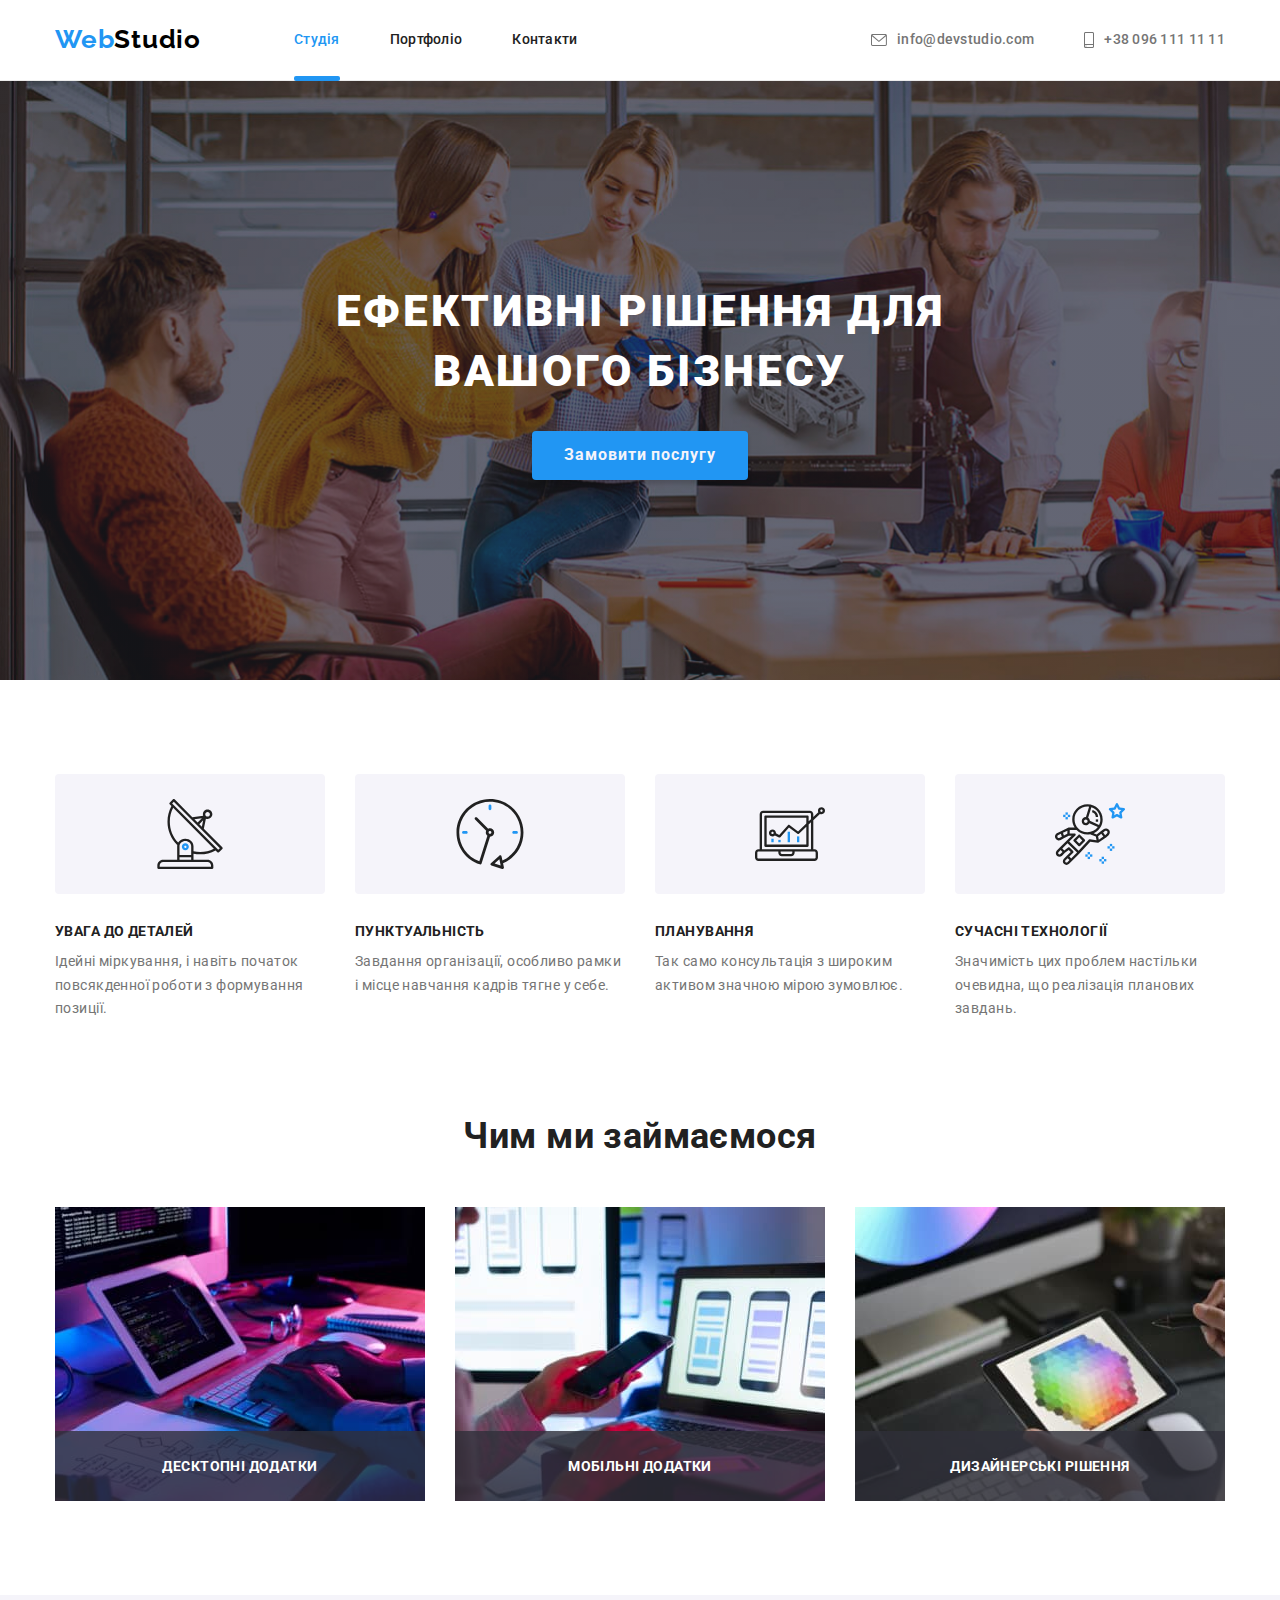
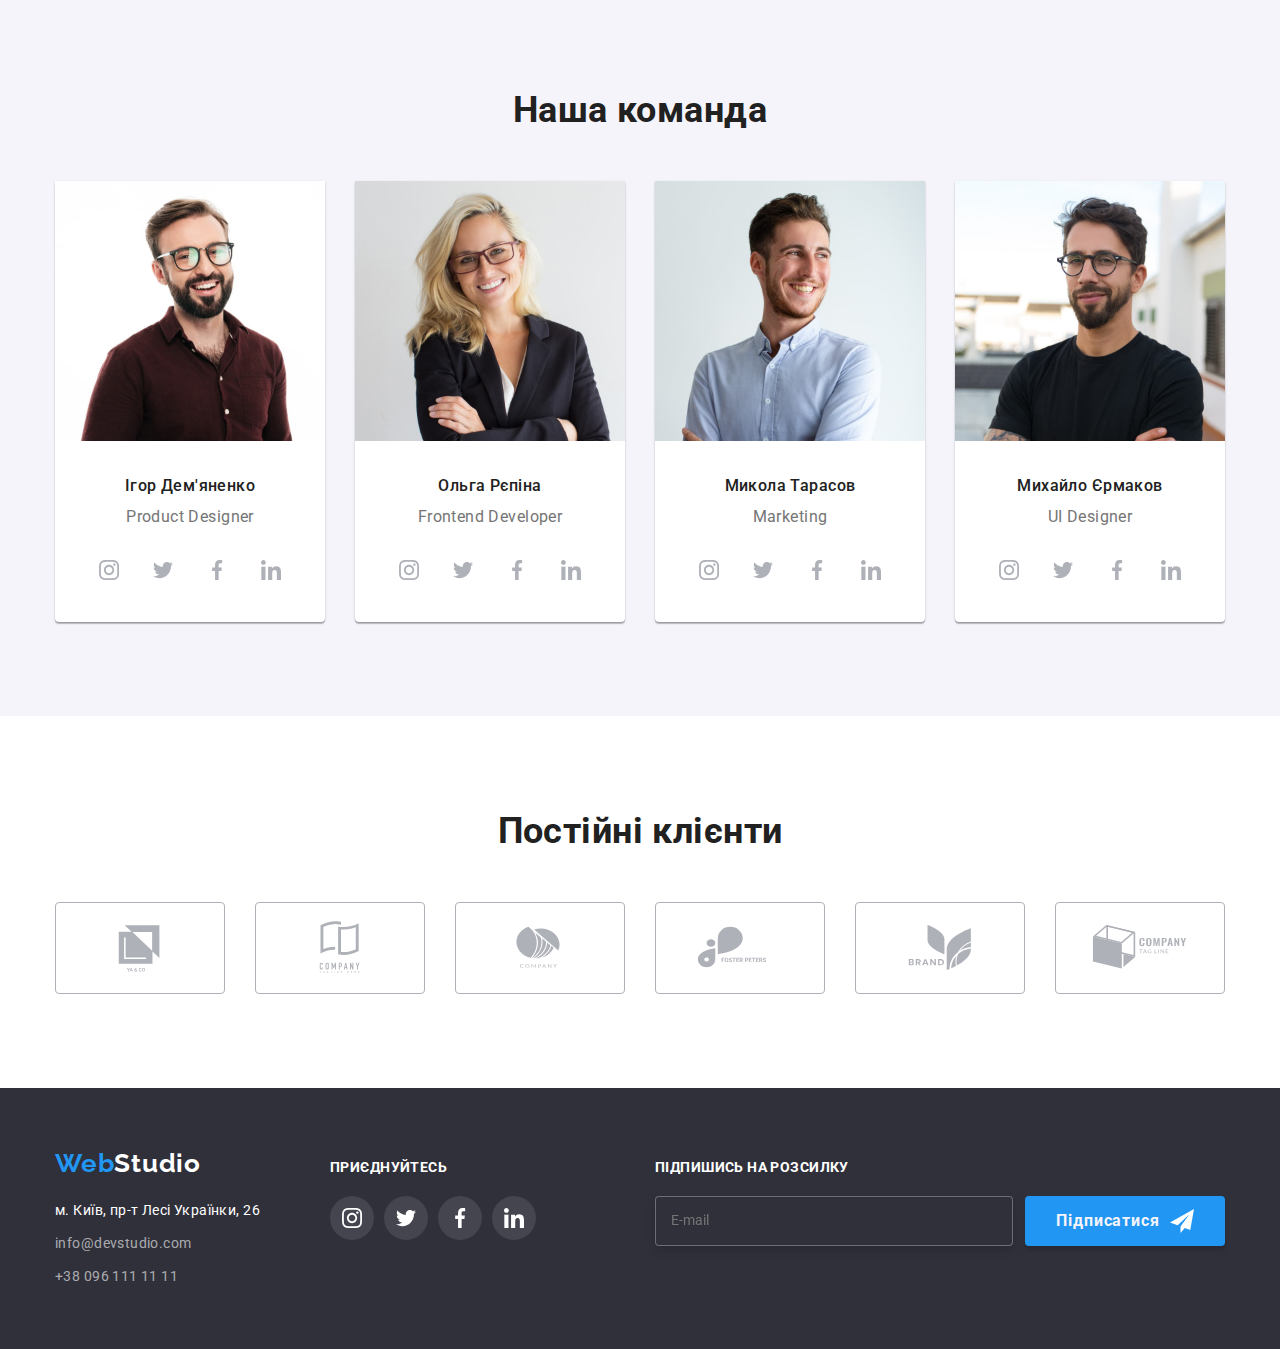
==== commit f31f8af9: "up" ====
--- a/index.html
+++ b/index.html
@@ -523,7 +523,7 @@
             Коментар
             <textarea
               name="comment"
-              class="date-com"
+              class="modal-form-comment"
               placeholder="Введіть текст"
             ></textarea>
           </label>
--- a/css/mail.min.css
+++ b/css/mail.min.css
@@ -1 +1 @@
-:root{--logo-font: "Raleway", sans-serif;--primary-text-color: #757575;--title-text-color: #212121;--secondaty-bg-color: #f5f4fa;--primery-accent-color: #2196f3;--primary-dark-color: #2f303a;--primary-bg-color: #ffffff;--primary-fon-color: #f5f5f5;--timing-function: cubic-bezier(0.4, 0, 0.2, 1)}.visually-hidden{position:absolute;white-space:nowrap;width:1px;height:1px;overflow:hidden;border:0;padding:0;clip:rect(0 0 0 0);clip-path:inset(50%);margin:-1px}h1,h2,h3,h4,p{margin-top:0;margin-bottom:0}ul,ol{margin-top:0;margin-bottom:0;padding-left:0}body{color:var(--primary-text-color);font-size:14px;font-family:"Roboto",sans-serif;letter-spacing:.03em;background-color:var(--primary-bg-color)}img{display:block;max-width:100%;height:auto}button{border:none}.link{color:var(--primary-text-color);text-decoration:none;cursor:pointer}.list{list-style:none}.section{padding-top:94px;padding-bottom:94px}.conteiner{width:1200px;padding-left:15px;padding-right:15px;margin:0 auto}.backdrop{position:fixed;top:0;left:0;width:100%;height:100%;z-index:10;opacity:1;visibility:visible;pointer-events:auto;background:rgba(0,0,0,.2);transition:opacity 500ms ease,visibility 250ms ease}.backdrop.is-hidden{visibility:hidden;opacity:0;pointer-events:none}.modal{position:absolute;top:50%;left:50%;transform:translate(-50%, -50%);height:581px;width:528px;padding:40px;background-color:var(--primary-bg-color);border-radius:4px;box-shadow:0px 1px 3px rgba(0,0,0,.12),0px 1px 1px rgba(0,0,0,.14),0px 2px 1px rgba(0,0,0,.2)}.modal-close-btn{position:absolute;top:8px;right:8px;display:flex;align-items:center;justify-content:center;width:30px;height:30px;border-radius:50%;background-color:rgba(0,0,0,0);border:1px solid rgba(0,0,0,.1);padding:0;cursor:pointer;transition-duration:250ms var(--timing-function),fill 250ms var(--timing-function)}.modal-close-btn:focus,.modal-close-btn:hover{fill:var(--primery-accent-color)}.hero-model-open-but{display:inline-block;text-align:center;padding:10px 32px;font-family:inherit;font-weight:700;font-size:16px;line-height:1.8;letter-spacing:.06em;border-radius:4px;border:0px solid rgba(0,0,0,0);box-shadow:0px 4px 4px rgba(0,0,0,.15);cursor:pointer;background-color:var(--primery-accent-color);color:var(--secondaty-bg-color);transition-duration:250ms var(--timing-function)}.hero-model-open-but:hover,.hero-model-open-but:focus{background-color:#188ce8}.modal-form-field{margin-bottom:10px;font-weight:400;font-size:12px;line-height:1.17;letter-spacing:.01em}.modal-icon{position:absolute;top:50%;left:12px;display:block;transform:translateY(-50%);transition:border-color var(--timing-function)}.form{display:flex;flex-direction:column}.date-com{display:block;width:100%;height:120px;margin-top:4px;padding:12px 16px;resize:none;border:1px solid rgba(33,33,33,.2);border-radius:4px;transition:border-color var(--timing-function)}.date-com:focus{outline:none;border-color:var(--primery-accent-color)}.label-span-model{display:block;font-weight:400;line-height:1.16px;letter-spacing:.01em;color:#757575;margin-bottom:10px}.input-date{width:100%;height:40px;border:1px solid rgba(33,33,33,.2);border-radius:4px;padding-left:42px;transition:border-color var(--timing-function)}.input-date:focus{outline:none;border-color:var(--primery-accent-color)}.input-date:focus+.icon{fill:var(--primery-accent-color)}.modal-form-input-wrapper{position:relative;display:block;margin-top:4px}.modal-form-own-checkbox-icon{display:none}.checkbox-item{text-decoration:underline;color:var(--primery-accent-color);padding-left:5px}textarea{resize:none}.checkbox:checked+.modal-form-own-checkbox{background-color:var(--primery-accent-color);border:var(--primery-accent-color)}.checkbox:checked+.modal-form-own-checkbox .modal-form-own-checkbox-icon{display:block}.checkbox{position:absolute;appearance:none}.checkbox-label{display:flex;justify-content:center}.modal-form-own-checkbox{width:16px;height:15px;border:1px solid #303030;border-radius:2px;cursor:pointer;margin-right:10px}.form-text{margin-bottom:12px;font-family:var(--logo-font);font-weight:700;font-size:20px;line-height:1.15;text-align:center;color:var(--title-text-color)}.button-modal{width:200px;text-align:center;padding:10px 32px;margin-top:30px;align-self:center;font-family:inherit;font-weight:700;font-size:16px;line-height:1.8;letter-spacing:.06em;border-radius:4px;border:0px solid rgba(0,0,0,0);box-shadow:0px 4px 4px rgba(0,0,0,.15);cursor:pointer;background-color:var(--primery-accent-color);color:var(--secondaty-bg-color);transition:background-color var(--timing-function)}.work-conteiner{padding-top:0;color:var(--primary-fon-color)}.work__title{font-weight:700;font-size:36px;line-height:1.17;text-align:center;margin-bottom:50px;color:var(--title-text-color)}.work-img>.work-thumb{position:absolute;display:flex;justify-content:center;align-items:center;bottom:0;width:370px;height:70px;font-weight:700;line-height:1,14;text-transform:uppercase;color:#fff;background:rgba(47,48,58,.8)}.work-img{position:relative;margin-right:30px}.work-img:nth-child(3n){margin-right:0}.work-img:nth-child(n+3){margin-right:0}.work-box{display:flex}.logo{text-decoration:none;font-family:var(--logo-font);font-weight:700;font-size:26px;line-height:1.19;letter-spacing:.03em}.logo.head{margin-right:93px;padding-top:24px;padding-bottom:25px}.logo .blue{color:var(--primery-accent-color)}.logo .black{color:#000}.logo .white{color:var(--primary-bg-color)}.box-header{color:#2196f3}.blu{color:var(--primery-accent-color)}.white{color:var(--primary-bg-color)}.main-header{background-color:var(--primary-bg-color);border-bottom:1px solid #ececec}.page-header-container{display:flex;align-items:center;justify-content:space-between}.site-nav{display:flex;align-items:center}.site-nav__list{display:flex;column-gap:50px;margin-right:auto}.site-nav .link{display:block;padding-top:32px;padding-bottom:32px;font-family:var(--primary-font);font-weight:500;font-size:14px;line-height:1.14;letter-spacing:.02em;color:var(--title-text-color);transition:color 250ms var(--timing-function)}.site-nav .link:focus,.site-nav .link:hover,.site-nav .link:active{color:var(--primery-accent-color)}.site-nav .link.current{color:var(--primery-accent-color)}.contacts-nav.list{display:flex;color:var(--primary-text-color);font-weight:500;font-size:14px;line-height:1.14;letter-spacing:.02em}.contacts-nav .link{display:flex;align-items:center;justify-content:center;padding-top:32px;padding-bottom:32px;color:var(--primary-text-color);transition:color 250ms var(--timing-function)}.contacts-nav .link:focus,.contacts-nav .link:hover{color:var(--primery-accent-color)}.mail.list-footer{list-style:none;margin-bottom:9px}.site-nav__mail{margin-right:50px}.site-nav__link{position:relative;display:block;color:currentColor}.site-nav__link::after{content:"";position:absolute;left:0;bottom:0;border-radius:2px;display:block;width:100%;height:5px;opacity:0;background-color:var(--primery-accent-color)}.current:after{opacity:1;bottom:-1px}.site-nav__icon{align-items:center;justify-content:center;margin-right:10px;fill:currentColor}.hero{background-color:var(--primary-dark-color);background-image:linear-gradient(rgba(47, 48, 58, 0.4), rgba(47, 48, 58, 0.4)),url("../images/fon.jpg");background-size:cover;max-width:1600px;text-align:center;margin-left:auto;margin-right:auto;text-align:center;padding:200px 0}.hero-section__text{font-weight:900;font-size:44px;line-height:60px;letter-spacing:.06em;text-transform:uppercase;color:var(--primary-bg-color);width:696px;margin:0 auto;margin-bottom:30px}.footer{padding-top:60px;padding-bottom:60px;background:var(--primary-dark-color)}.cursor{cursor:default;font-style:normal}.maps{font-weight:400;line-height:1.7;color:var(--primary-bg-color)}.btn{display:inline-flex;align-items:center;justify-content:center;text-align:left;width:200px;height:50px;padding:10px 28px;font-family:inherit;font-weight:700;font-size:16px;line-height:1.8;letter-spacing:.06em;border-radius:4px;border:0px solid rgba(0,0,0,0);box-shadow:0px 4px 4px rgba(0,0,0,.15);cursor:pointer;background-color:var(--primery-accent-color);color:var(--secondaty-bg-color);transition:background-color var(--timing-function)}.address{line-height:1.7;color:rgba(255,255,255,.6)}.social-list-adres{display:flex;align-items:center;justify-content:center;column-gap:10px}.form-subscription{margin-left:auto}.form-subscription__item{position:relative;display:flex;align-items:center;justify-content:center;column-gap:12px}.footer-box{display:inline-block;margin-right:70px}.icon-adres__link{display:flex;align-items:center;justify-content:center;width:44px;height:44px;border-radius:50%;background-color:rgba(255,255,255,.1);transition:background-color 250ms var(--timing-function)}.icon-adres__link:hover,.icon-adres__link:focus{background-color:var(--primery-accent-color)}.social-adres-icon{width:20px;height:20px;fill:var(--primary-bg-color)}.box-web{display:flex;align-items:baseline}.text-adres{color:var(--primary-bg-color);line-height:1.14;font-weight:700;font-size:14px;text-transform:uppercase;margin-bottom:20px}.btn-svg{margin-left:10px}.form-subscription__mail-list{width:358px;padding:15px;font-weight:400;line-height:1.25;border-radius:4px;background:#2f303a;color:rgba(255,255,255,.6);border:1px solid rgba(255,255,255,.3);filter:drop-shadow(0px 4px 4px rgba(0, 0, 0, 0.15))}.adres-li{margin-bottom:9px}.menu-adress{display:block;margin-top:20px}.team-section{background-color:var(--secondaty-bg-color)}.work-team{display:flex}.people-box{background-color:var(--primary-bg-color);box-shadow:0px 1px 3px rgba(0,0,0,.12),0px 1px 1px rgba(0,0,0,.14),0px 2px 1px rgba(0,0,0,.2);border-radius:0px 0px 4px 4px;margin-right:30px}.people-box:nth-child(4n){margin-right:0}.people-box:nth-child(n+4){margin-right:0}.people{margin-top:30px;font-weight:500;font-size:16px;line-height:1.9;text-align:center;color:var(--title-text-color)}.profession{font-size:16px;line-height:1.9;text-align:center;margin-bottom:16px;color:var(--primary-text-color)}.social-list{display:flex;justify-content:center;column-gap:10px}.social-list{display:flex;align-items:center;justify-content:center;column-gap:10px;margin-bottom:30px}.social-list-link{display:flex;align-items:center;justify-content:center;width:44px;height:44px;border-radius:50%;background-color:#fff;transition:background-color 250ms var(--timing-function),fill 250ms var(--timing-function)}.social-list-link:hover,.social-list-link:focus{background-color:var(--primery-accent-color)}.social-list-link:hover .social-list-icon,.social-list-link:focus .social-list-icon{fill:var(--primary-bg-color)}.social-list-icon{width:20px;height:20px;fill:#afb1b8;align-items:center;justify-content:center;transition:fill 250ms var(--timing-function)}.company-item{display:flex;align-items:center;justify-content:center;gap:30px}.company-list{display:flex;align-items:center;justify-content:center;width:170px;height:92px;border:1px solid #afb1b8;border-radius:4px;transition:border-color 250ms var(--timing-function)}.company-list:hover,.company-list:focus{border-color:var(--primery-accent-color)}.company__icon{display:flex;align-items:center;justify-content:center;width:100%;height:100%;color:#afb1b8;fill:currentColor;transition:fill 250ms var(--timing-function)}.company__icon:hover,.company__icon:focus{fill:var(--primery-accent-color)}.employees-work__list{margin-bottom:10px;font-weight:700;font-size:14px;line-height:1.14;text-transform:uppercase;color:var(--title-text-color)}.employees__text{line-height:1.7;color:var(--primary-text-color)}.employees{display:flex}.employees__card{margin-right:30px}.employees__card:nth-child(4n){margin-right:0}.employees__card:nth-child(n+4){margin-right:0}.employees-thumb__icon{display:flex;align-items:center;justify-content:center;width:270px;height:120px;border-radius:4px;margin-bottom:30px;background-color:var(--secondaty-bg-color)}.flex-menu{display:flex;justify-content:center;list-style:none;column-gap:8px}.model-open-button{display:inline-block;text-align:center;padding:6px 22px;font-family:inherit;font-weight:500;font-size:16px;line-height:1.8;letter-spacing:.03em;border-radius:4px;border:0px solid rgba(0,0,0,0);cursor:pointer;color:var(--title-text-color);background-color:var(--secondaty-bg-color);transition:color 250ms var(--timing-function),background-color 250ms var(--timing-function),box-shadow 250ms var(--timing-function)}.model-open-button:hover,.model-open-button:focus{color:var(--primary-bg-color);background:var(--primery-accent-color);box-shadow:0px 4px 4px rgba(0,0,0,.15)}.flex-conteiner{display:flex;flex-wrap:wrap;margin-top:50px}.flex-element{margin-right:30px;margin-bottom:30px;width:370px;transition:box-shadow 250ms var(--timing-function)}.flex-element:nth-child(3n){margin-right:0}.flex-element:hover{box-shadow:0px 1px 1px rgba(0,0,0,.12),0px 4px 4px rgba(0,0,0,.06),1px 4px 6px rgba(0,0,0,.16)}.work-content .link{display:block;width:294px;width:370px;transition:box-shadow 250ms var(--timing-function)}.work-content .link:hover,.work-content .link:focus{box-shadow:0px 1px 1px rgba(0,0,0,.12),0px 4px 4px rgba(0,0,0,.06),1px 4px 6px rgba(0,0,0,.16)}.work-content:hover .overlay,.work-content:focus .overlay{transform:translateY(0%)}.teal-list-img{position:relative;overflow:hidden}.overlay{position:absolute;top:0;left:0;width:100%;height:100%;font-weight:400;font-size:18px;line-height:28px;background-color:rgba(33,150,243,.9);color:var(--secondaty-bg-color);padding:63px 24px;overflow:auto;transform:translateY(100%);transition:transform 250ms var(--timing-function)}.list-blok{padding-left:24px;padding-right:24px;padding-bottom:20px;padding-top:20px;padding:20px 24px;border:1px solid #eee;border-top:0}.list-pro{font-weight:700;font-size:18px;line-height:2;letter-spacing:.06em;color:var(--title-text-color);margin-bottom:4px}.list-filtr{font-size:16px;line-height:1.9;color:var(--primary-text-color);margin:0}/*# sourceMappingURL=mail.min.css.map */+:root{--logo-font: "Raleway", sans-serif;--primary-text-color: #757575;--title-text-color: #212121;--secondaty-bg-color: #f5f4fa;--primery-accent-color: #2196f3;--primary-dark-color: #2f303a;--primary-bg-color: #ffffff;--primary-fon-color: #f5f5f5;--timing-function: cubic-bezier(0.4, 0, 0.2, 1)}.visually-hidden{position:absolute;white-space:nowrap;width:1px;height:1px;overflow:hidden;border:0;padding:0;clip:rect(0 0 0 0);clip-path:inset(50%);margin:-1px}h1,h2,h3,h4,p{margin-top:0;margin-bottom:0}ul,ol{margin-top:0;margin-bottom:0;padding-left:0}body{color:var(--primary-text-color);font-size:14px;font-family:"Roboto",sans-serif;letter-spacing:.03em;background-color:var(--primary-bg-color)}img{display:block;max-width:100%;height:auto}button{border:none}.link{color:var(--primary-text-color);text-decoration:none;cursor:pointer}.list{list-style:none}.section{padding-top:94px;padding-bottom:94px}.conteiner{width:1200px;padding-left:15px;padding-right:15px;margin:0 auto}.backdrop{position:fixed;top:0;left:0;width:100%;height:100%;z-index:10;opacity:1;visibility:visible;pointer-events:auto;background:rgba(0,0,0,.2);transition:opacity 500ms ease,visibility 250ms ease}.backdrop.is-hidden{visibility:hidden;opacity:0;pointer-events:none}.modal{position:absolute;top:50%;left:50%;transform:translate(-50%, -50%);height:581px;width:528px;padding:40px;background-color:var(--primary-bg-color);border-radius:4px;box-shadow:0px 1px 3px rgba(0,0,0,.12),0px 1px 1px rgba(0,0,0,.14),0px 2px 1px rgba(0,0,0,.2)}.modal-close-btn{position:absolute;top:8px;right:8px;display:flex;align-items:center;justify-content:center;width:30px;height:30px;border-radius:50%;background-color:rgba(0,0,0,0);border:1px solid rgba(0,0,0,.1);padding:0;cursor:pointer;transition-duration:250ms var(--timing-function),fill 250ms var(--timing-function)}.modal-close-btn:focus,.modal-close-btn:hover{fill:var(--primery-accent-color)}.hero-model-open-but{display:inline-block;text-align:center;padding:10px 32px;font-family:inherit;font-weight:700;font-size:16px;line-height:1.8;letter-spacing:.06em;border-radius:4px;border:0px solid rgba(0,0,0,0);box-shadow:0px 4px 4px rgba(0,0,0,.15);cursor:pointer;background-color:var(--primery-accent-color);color:var(--secondaty-bg-color);transition-duration:250ms var(--timing-function)}.hero-model-open-but:hover,.hero-model-open-but:focus{background-color:#188ce8}.modal-form-field{margin-bottom:10px;font-weight:400;font-size:12px;line-height:1.17;letter-spacing:.01em}.modal-icon{position:absolute;top:50%;left:12px;display:block;transform:translateY(-50%);transition:border-color var(--timing-function)}.form{display:flex;flex-direction:column}.modal-form-comment{display:block;width:100%;height:120px;margin-top:4px;padding:12px 16px;margin-bottom:20px;resize:none;border:1px solid rgba(33,33,33,.2);border-radius:4px;transition:border-color var(--timing-function)}.modal-form-comment:focus{outline:none;border-color:var(--primery-accent-color)}.label-span-model{display:block;font-weight:400;line-height:1.16px;letter-spacing:.01em;color:#757575;margin-bottom:10px}.input-date{width:100%;height:40px;border:1px solid rgba(33,33,33,.2);border-radius:4px;padding-left:42px;transition:border-color var(--timing-function)}.input-date:focus{outline:none;border-color:var(--primery-accent-color)}.input-date:focus+.modal-icon{fill:var(--primery-accent-color)}.modal-form-input-wrapper{position:relative;display:block;margin-top:4px}.modal-form-own-checkbox-icon{display:none}.checkbox-item{text-decoration:underline;color:var(--primery-accent-color);padding-left:5px}textarea{resize:none}.checkbox:checked+.modal-form-own-checkbox{background-color:var(--primery-accent-color);border:var(--primery-accent-color)}.checkbox:checked+.modal-form-own-checkbox .modal-form-own-checkbox-icon{display:block}.checkbox{position:absolute;appearance:none}.checkbox-label{display:flex;justify-content:center}.modal-form-own-checkbox{width:16px;height:15px;border:1px solid #303030;border-radius:2px;cursor:pointer;margin-right:10px}.form-text{margin-bottom:12px;font-family:var(--logo-font);font-weight:700;font-size:20px;line-height:1.15;text-align:center;color:var(--title-text-color)}.button-modal{width:200px;text-align:center;padding:10px 32px;margin-top:30px;align-self:center;font-family:inherit;font-weight:700;font-size:16px;line-height:1.8;letter-spacing:.06em;border-radius:4px;border:0px solid rgba(0,0,0,0);box-shadow:0px 4px 4px rgba(0,0,0,.15);cursor:pointer;background-color:var(--primery-accent-color);color:var(--secondaty-bg-color);transition:background-color var(--timing-function)}.work-conteiner{padding-top:0;color:var(--primary-fon-color)}.work__title{font-weight:700;font-size:36px;line-height:1.17;text-align:center;margin-bottom:50px;color:var(--title-text-color)}.work-img>.work-thumb{position:absolute;display:flex;justify-content:center;align-items:center;bottom:0;width:370px;height:70px;font-weight:700;line-height:1,14;text-transform:uppercase;color:#fff;background:rgba(47,48,58,.8)}.work-img{position:relative;margin-right:30px}.work-img:nth-child(3n){margin-right:0}.work-img:nth-child(n+3){margin-right:0}.work-box{display:flex}.logo{text-decoration:none;font-family:var(--logo-font);font-weight:700;font-size:26px;line-height:1.19;letter-spacing:.03em}.logo.head{margin-right:93px;padding-top:24px;padding-bottom:25px}.logo .blue{color:var(--primery-accent-color)}.logo .black{color:#000}.logo .white{color:var(--primary-bg-color)}.box-header{color:#2196f3}.blu{color:var(--primery-accent-color)}.white{color:var(--primary-bg-color)}.main-header{background-color:var(--primary-bg-color);border-bottom:1px solid #ececec}.page-header-container{display:flex;align-items:center;justify-content:space-between}.site-nav{display:flex;align-items:center}.site-nav__list{display:flex;column-gap:50px;margin-right:auto}.site-nav .link{display:block;padding-top:32px;padding-bottom:32px;font-family:var(--primary-font);font-weight:500;font-size:14px;line-height:1.14;letter-spacing:.02em;color:var(--title-text-color);transition:color 250ms var(--timing-function)}.site-nav .link:focus,.site-nav .link:hover,.site-nav .link:active{color:var(--primery-accent-color)}.site-nav .link.current{color:var(--primery-accent-color)}.contacts-nav.list{display:flex;color:var(--primary-text-color);font-weight:500;font-size:14px;line-height:1.14;letter-spacing:.02em}.contacts-nav .link{display:flex;align-items:center;justify-content:center;padding-top:32px;padding-bottom:32px;color:var(--primary-text-color);transition:color 250ms var(--timing-function)}.contacts-nav .link:focus,.contacts-nav .link:hover{color:var(--primery-accent-color)}.mail.list-footer{list-style:none;margin-bottom:9px}.site-nav__mail{margin-right:50px}.site-nav__link{position:relative;display:block;color:currentColor}.site-nav__link::after{content:"";position:absolute;left:0;bottom:0;border-radius:2px;display:block;width:100%;height:5px;opacity:0;background-color:var(--primery-accent-color)}.current:after{opacity:1;bottom:-1px}.site-nav__icon{align-items:center;justify-content:center;margin-right:10px;fill:currentColor}.hero{background-color:var(--primary-dark-color);background-image:linear-gradient(rgba(47, 48, 58, 0.4), rgba(47, 48, 58, 0.4)),url("../images/fon.jpg");background-size:cover;max-width:1600px;text-align:center;margin-left:auto;margin-right:auto;text-align:center;padding:200px 0}.hero-section__text{font-weight:900;font-size:44px;line-height:60px;letter-spacing:.06em;text-transform:uppercase;color:var(--primary-bg-color);width:696px;margin:0 auto;margin-bottom:30px}.footer{padding-top:60px;padding-bottom:60px;background:var(--primary-dark-color)}.cursor{cursor:default;font-style:normal}.maps{font-weight:400;line-height:1.7;color:var(--primary-bg-color)}.btn{display:inline-flex;align-items:center;justify-content:center;text-align:left;width:200px;height:50px;padding:10px 28px;font-family:inherit;font-weight:700;font-size:16px;line-height:1.8;letter-spacing:.06em;border-radius:4px;border:0px solid rgba(0,0,0,0);box-shadow:0px 4px 4px rgba(0,0,0,.15);cursor:pointer;background-color:var(--primery-accent-color);color:var(--secondaty-bg-color);transition:background-color var(--timing-function)}.address{line-height:1.7;color:rgba(255,255,255,.6)}.social-list-adres{display:flex;align-items:center;justify-content:center;column-gap:10px}.form-subscription{margin-left:auto}.form-subscription__item{position:relative;display:flex;align-items:center;justify-content:center;column-gap:12px}.footer-box{display:inline-block;margin-right:70px}.icon-adres__link{display:flex;align-items:center;justify-content:center;width:44px;height:44px;border-radius:50%;background-color:rgba(255,255,255,.1);transition:background-color 250ms var(--timing-function)}.icon-adres__link:hover,.icon-adres__link:focus{background-color:var(--primery-accent-color)}.social-adres-icon{width:20px;height:20px;fill:var(--primary-bg-color)}.box-web{display:flex;align-items:baseline}.text-adres{color:var(--primary-bg-color);line-height:1.14;font-weight:700;font-size:14px;text-transform:uppercase;margin-bottom:20px}.btn-svg{margin-left:10px}.form-subscription__mail-list{width:358px;padding:15px;font-weight:400;line-height:1.25;border-radius:4px;background:#2f303a;color:rgba(255,255,255,.6);border:1px solid rgba(255,255,255,.3);filter:drop-shadow(0px 4px 4px rgba(0, 0, 0, 0.15))}.adres-li{margin-bottom:9px}.menu-adress{display:block;margin-top:20px;font-style:normal}.team-section{background-color:var(--secondaty-bg-color)}.work-team{display:flex}.people-box{background-color:var(--primary-bg-color);box-shadow:0px 1px 3px rgba(0,0,0,.12),0px 1px 1px rgba(0,0,0,.14),0px 2px 1px rgba(0,0,0,.2);border-radius:0px 0px 4px 4px;margin-right:30px}.people-box:nth-child(4n){margin-right:0}.people-box:nth-child(n+4){margin-right:0}.people{margin-top:30px;font-weight:500;font-size:16px;line-height:1.9;text-align:center;color:var(--title-text-color)}.profession{font-size:16px;line-height:1.9;text-align:center;margin-bottom:16px;color:var(--primary-text-color)}.social-list{display:flex;justify-content:center;column-gap:10px}.social-list{display:flex;align-items:center;justify-content:center;column-gap:10px;margin-bottom:30px}.social-list-link{display:flex;align-items:center;justify-content:center;width:44px;height:44px;border-radius:50%;background-color:#fff;transition:background-color 250ms var(--timing-function),fill 250ms var(--timing-function)}.social-list-link:hover,.social-list-link:focus{background-color:var(--primery-accent-color)}.social-list-link:hover .social-list-icon,.social-list-link:focus .social-list-icon{fill:var(--primary-bg-color)}.social-list-icon{width:20px;height:20px;fill:#afb1b8;align-items:center;justify-content:center;transition:fill 250ms var(--timing-function)}.company-item{display:flex;align-items:center;justify-content:center;gap:30px}.company-list{display:flex;align-items:center;justify-content:center;width:170px;height:92px;border:1px solid #afb1b8;border-radius:4px;transition:border-color 250ms var(--timing-function)}.company-list:hover,.company-list:focus{border-color:var(--primery-accent-color)}.company__icon{display:flex;align-items:center;justify-content:center;width:100%;height:100%;color:#afb1b8;fill:currentColor;transition:fill 250ms var(--timing-function)}.company__icon:hover,.company__icon:focus{fill:var(--primery-accent-color)}.employees-work__list{margin-bottom:10px;font-weight:700;font-size:14px;line-height:1.14;text-transform:uppercase;color:var(--title-text-color)}.employees__text{line-height:1.7;color:var(--primary-text-color)}.employees{display:flex}.employees__card{margin-right:30px}.employees__card:nth-child(4n){margin-right:0}.employees__card:nth-child(n+4){margin-right:0}.employees-thumb__icon{display:flex;align-items:center;justify-content:center;width:270px;height:120px;border-radius:4px;margin-bottom:30px;background-color:var(--secondaty-bg-color)}.flex-menu{display:flex;justify-content:center;list-style:none;column-gap:8px}.model-open-button{display:inline-block;text-align:center;padding:6px 22px;font-family:inherit;font-weight:500;font-size:16px;line-height:1.8;letter-spacing:.03em;border-radius:4px;border:0px solid rgba(0,0,0,0);cursor:pointer;color:var(--title-text-color);background-color:var(--secondaty-bg-color);transition:color 250ms var(--timing-function),background-color 250ms var(--timing-function),box-shadow 250ms var(--timing-function)}.model-open-button:hover,.model-open-button:focus{color:var(--primary-bg-color);background:var(--primery-accent-color);box-shadow:0px 4px 4px rgba(0,0,0,.15)}.flex-conteiner{display:flex;flex-wrap:wrap;margin-top:50px}.flex-element{margin-right:30px;margin-bottom:30px;width:370px;transition:box-shadow 250ms var(--timing-function)}.flex-element:nth-child(3n){margin-right:0}.flex-element:hover{box-shadow:0px 1px 1px rgba(0,0,0,.12),0px 4px 4px rgba(0,0,0,.06),1px 4px 6px rgba(0,0,0,.16)}.work-content .link{display:block;width:294px;width:370px;transition:box-shadow 250ms var(--timing-function)}.work-content .link:hover,.work-content .link:focus{box-shadow:0px 1px 1px rgba(0,0,0,.12),0px 4px 4px rgba(0,0,0,.06),1px 4px 6px rgba(0,0,0,.16)}.work-content:hover .overlay,.work-content:focus .overlay{transform:translateY(0%)}.teal-list-img{position:relative;overflow:hidden}.overlay{position:absolute;top:0;left:0;width:100%;height:100%;font-weight:400;font-size:18px;line-height:28px;background-color:rgba(33,150,243,.9);color:var(--secondaty-bg-color);padding:63px 24px;overflow:auto;transform:translateY(100%);transition:transform 250ms var(--timing-function)}.list-blok{padding-left:24px;padding-right:24px;padding-bottom:20px;padding-top:20px;padding:20px 24px;border:1px solid #eee;border-top:0}.list-pro{font-weight:700;font-size:18px;line-height:2;letter-spacing:.06em;color:var(--title-text-color);margin-bottom:4px}.list-filtr{font-size:16px;line-height:1.9;color:var(--primary-text-color);margin:0}/*# sourceMappingURL=mail.min.css.map */